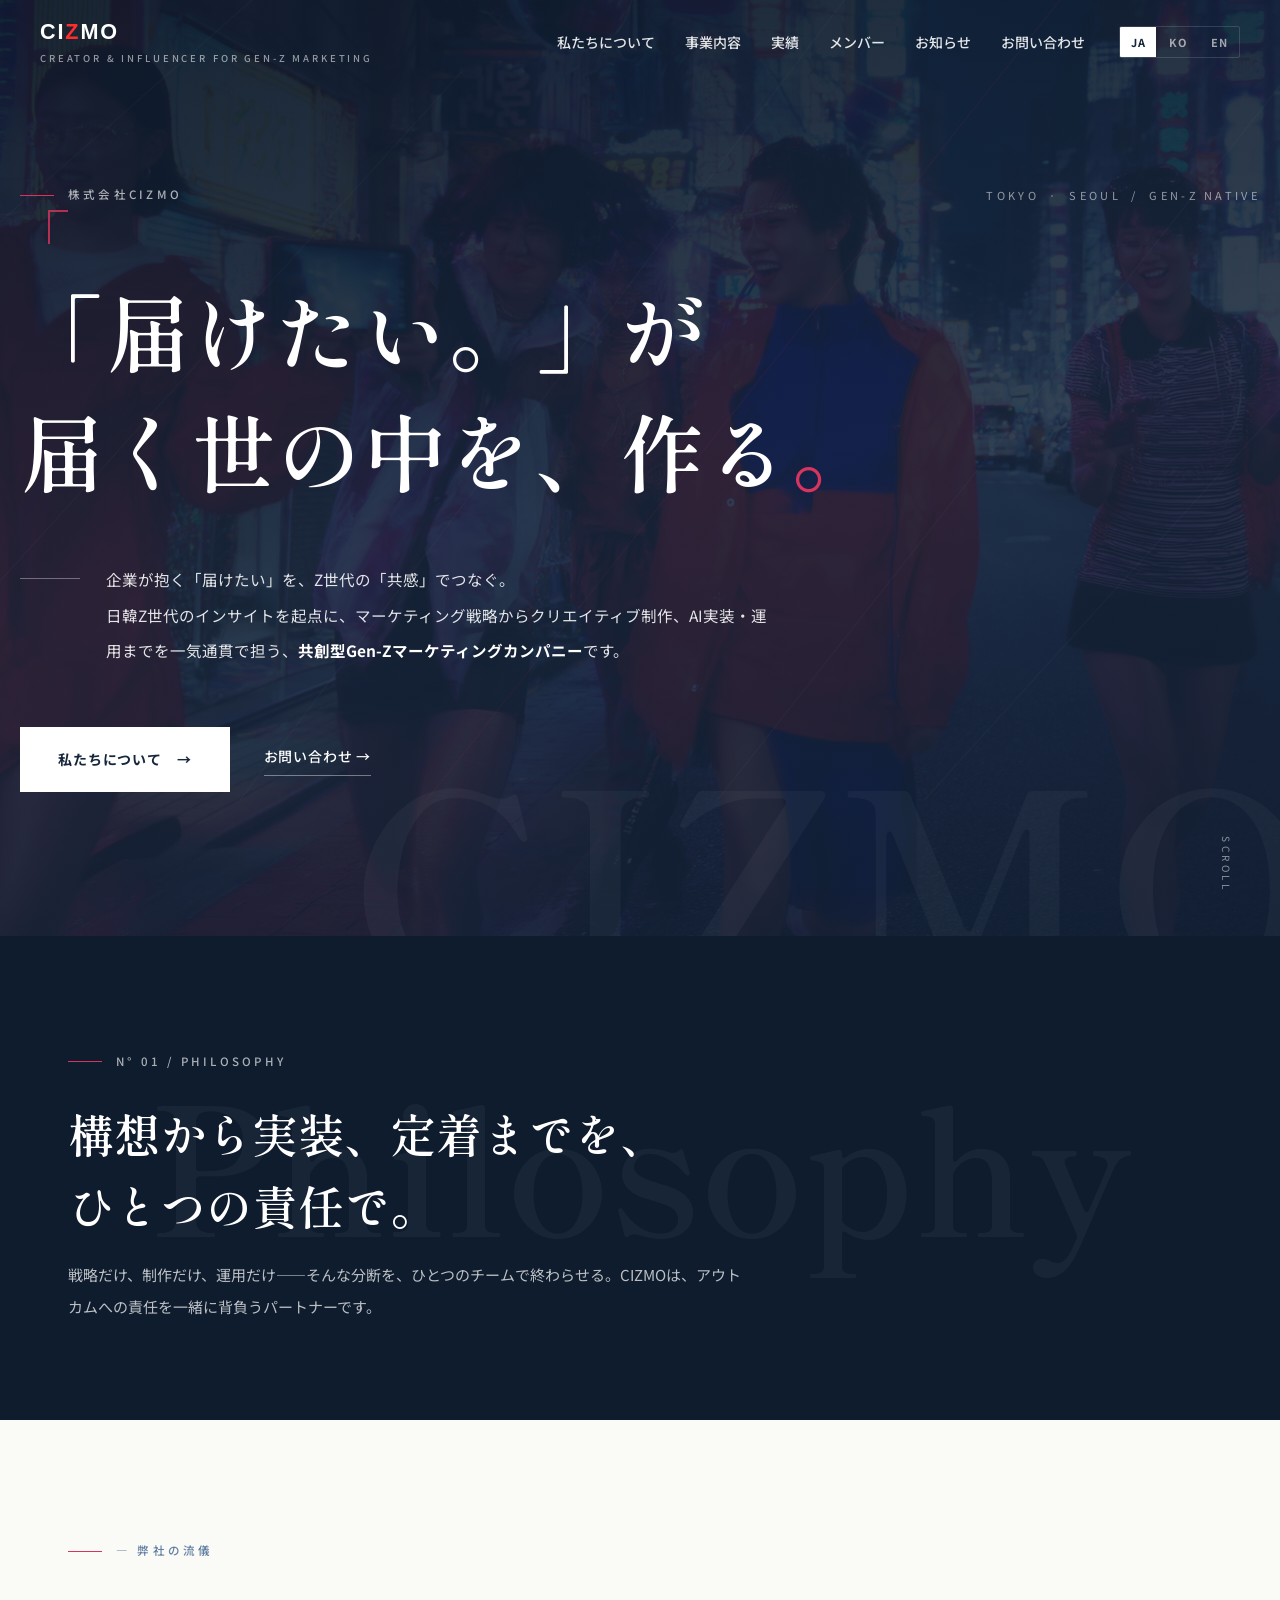
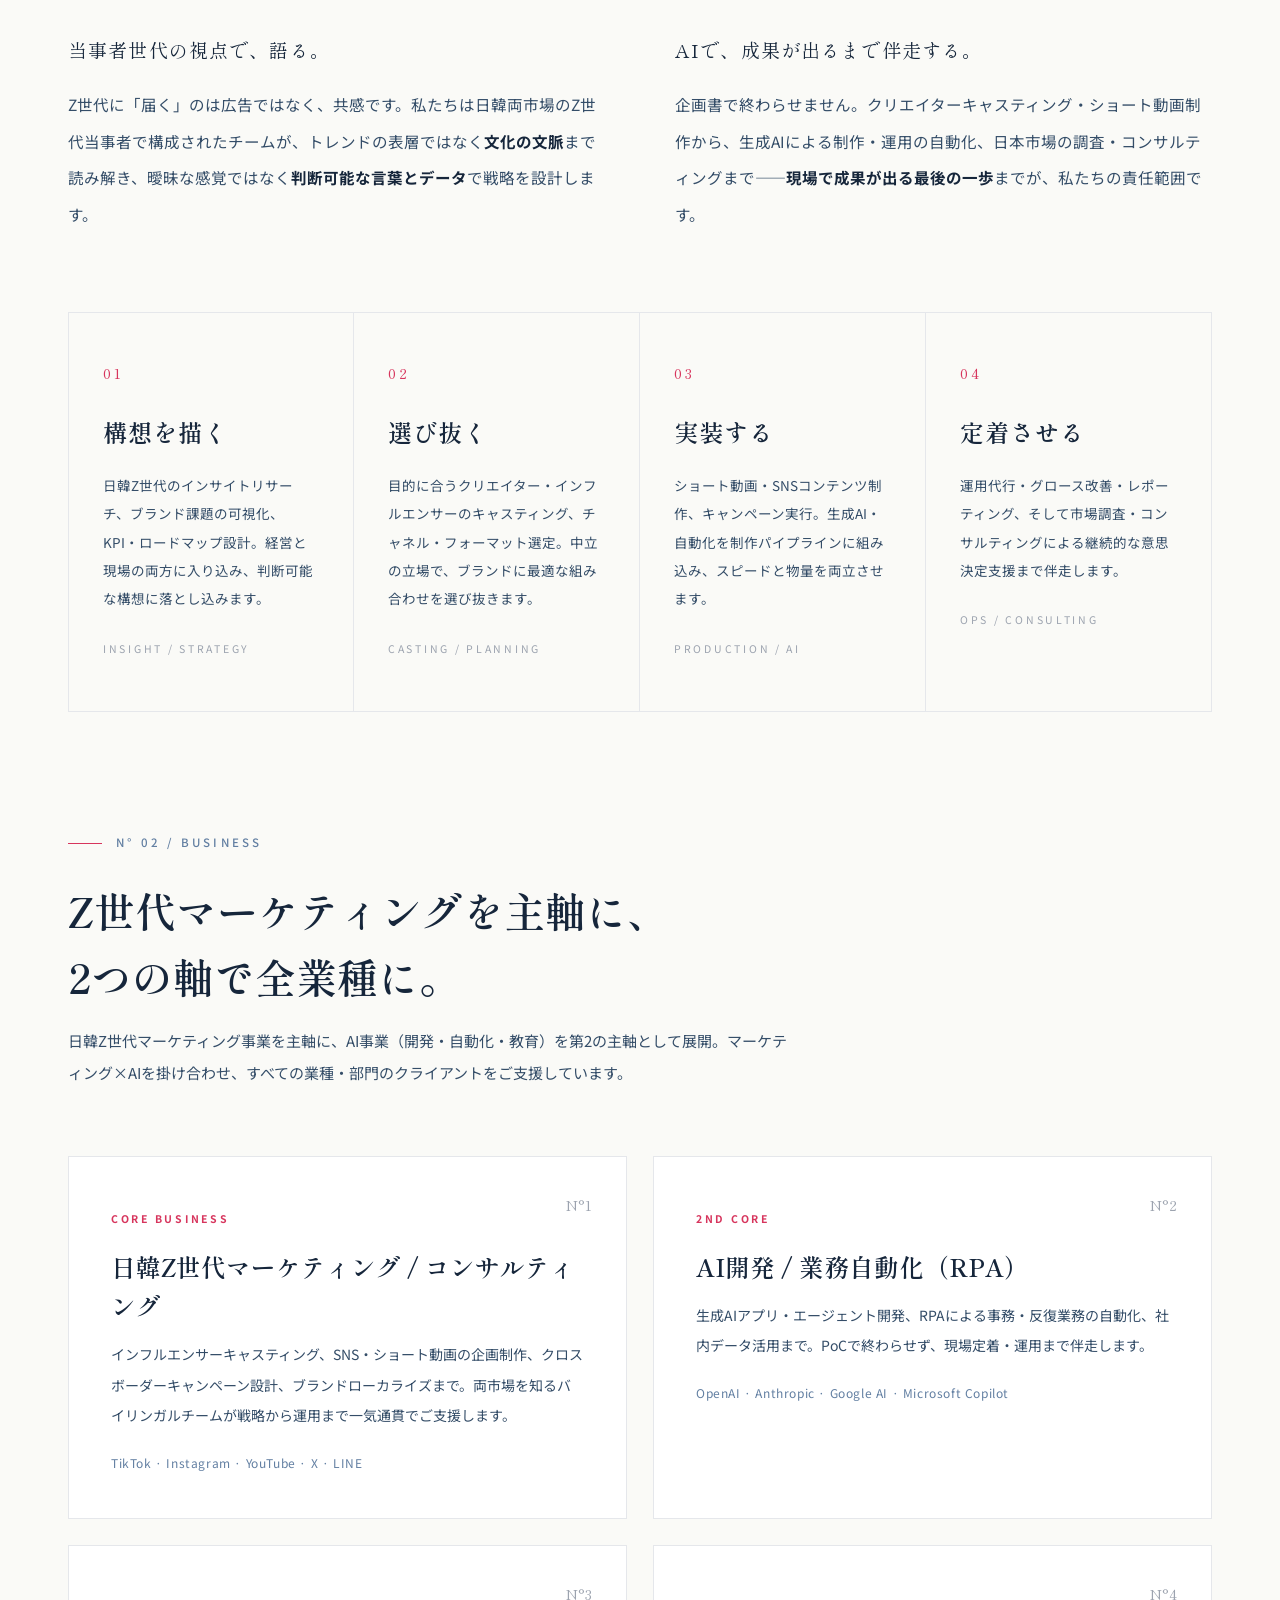
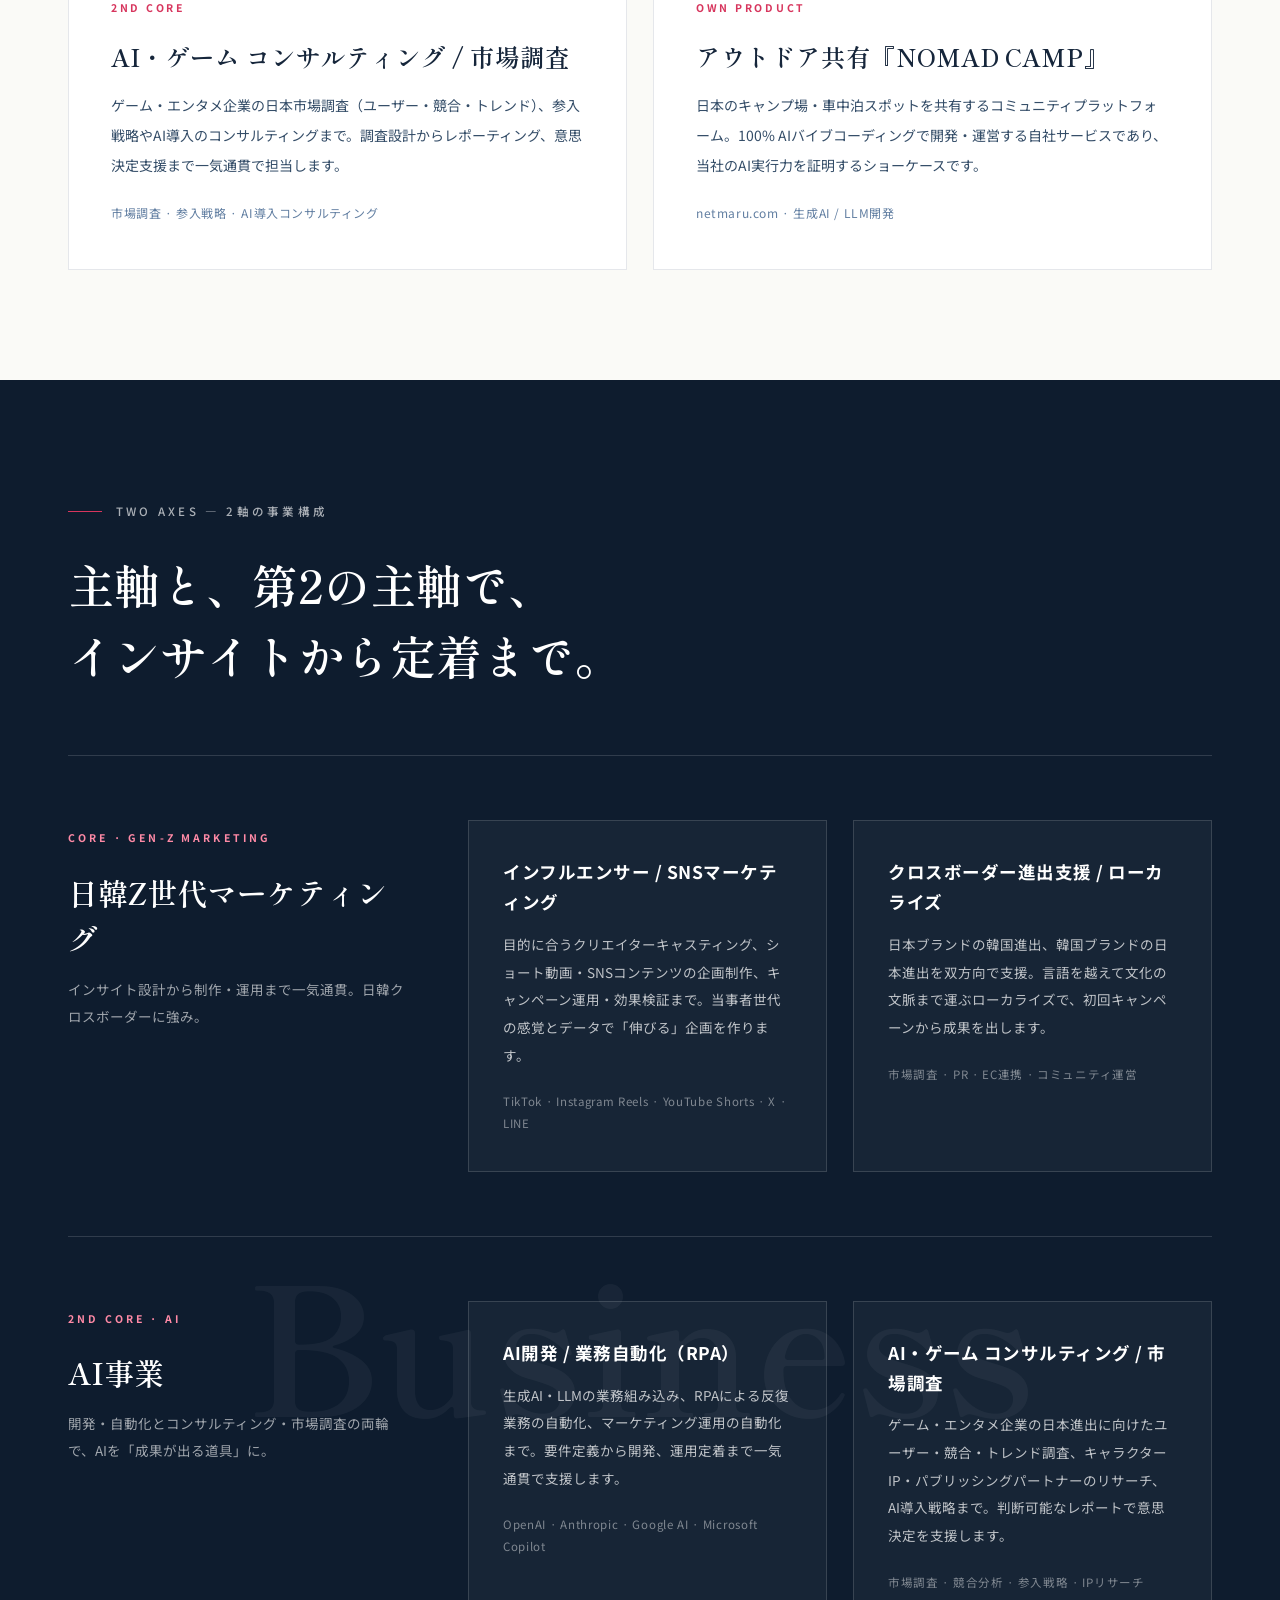
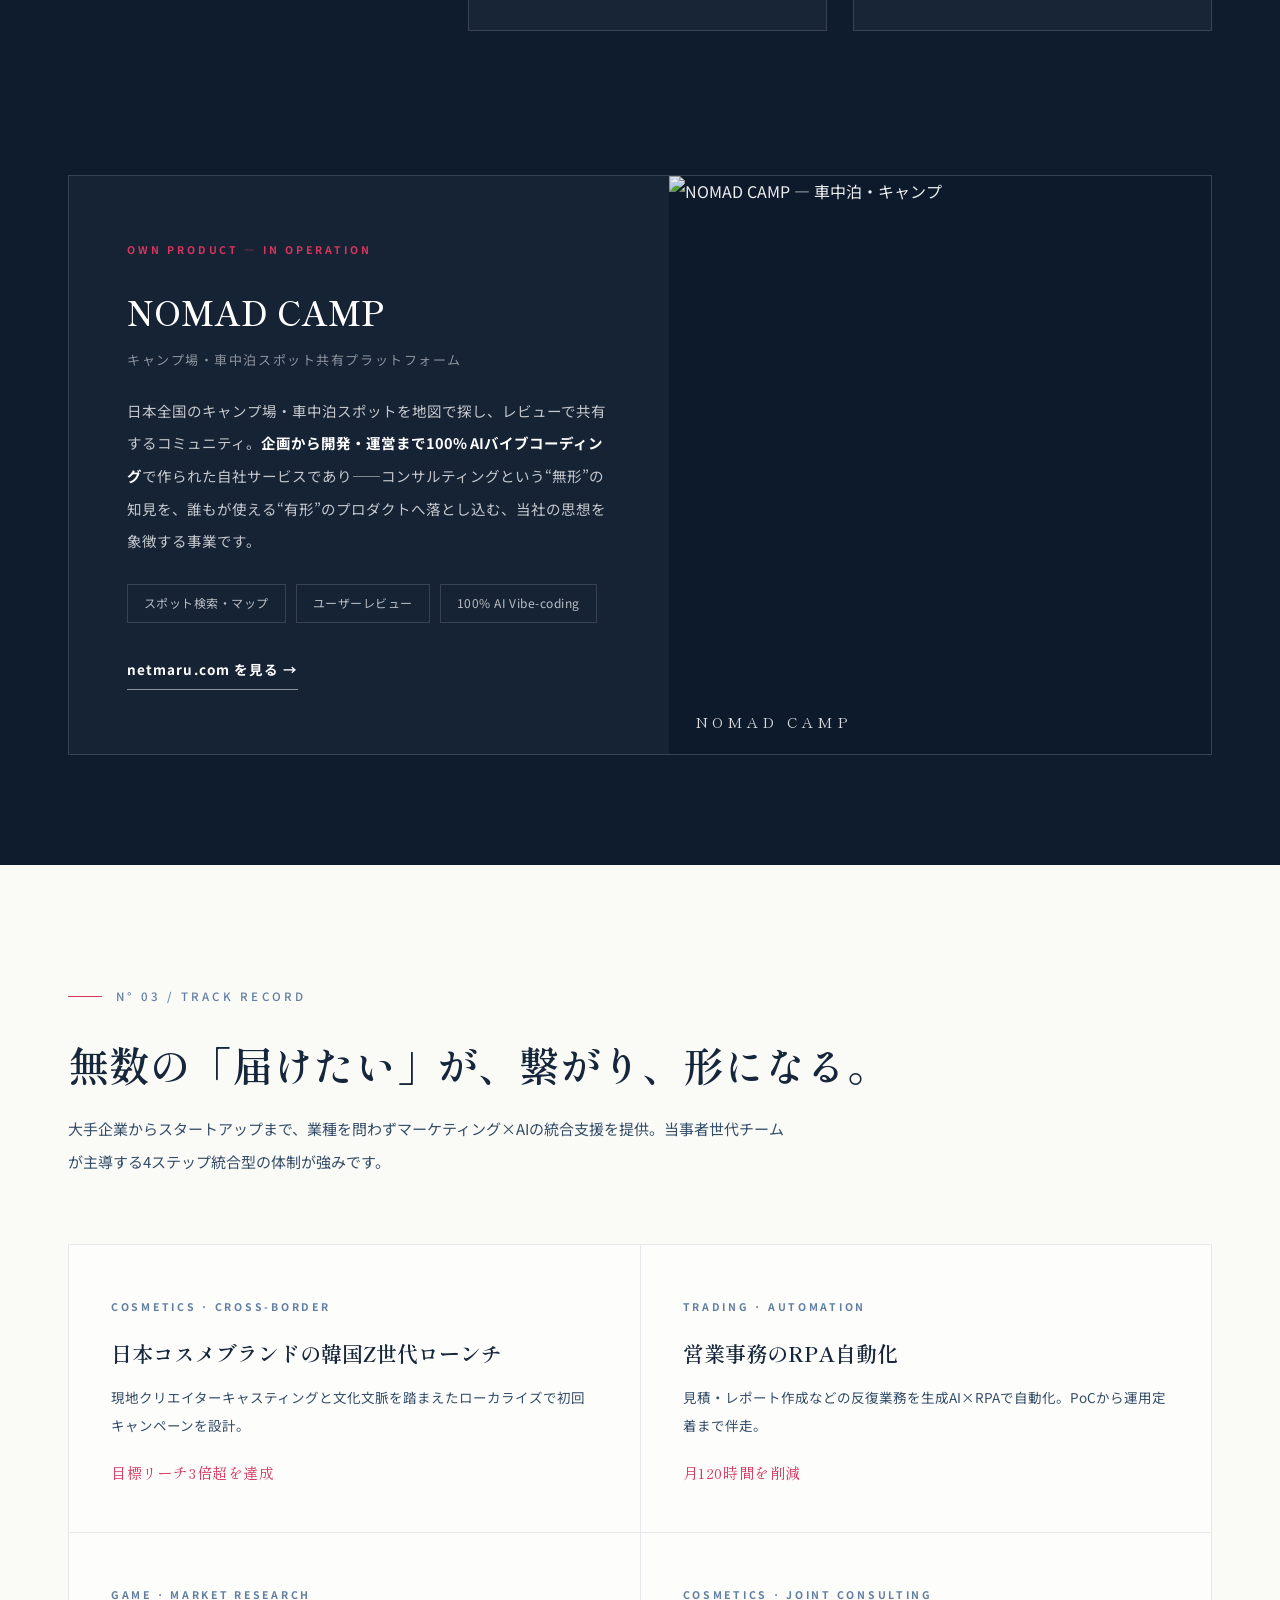
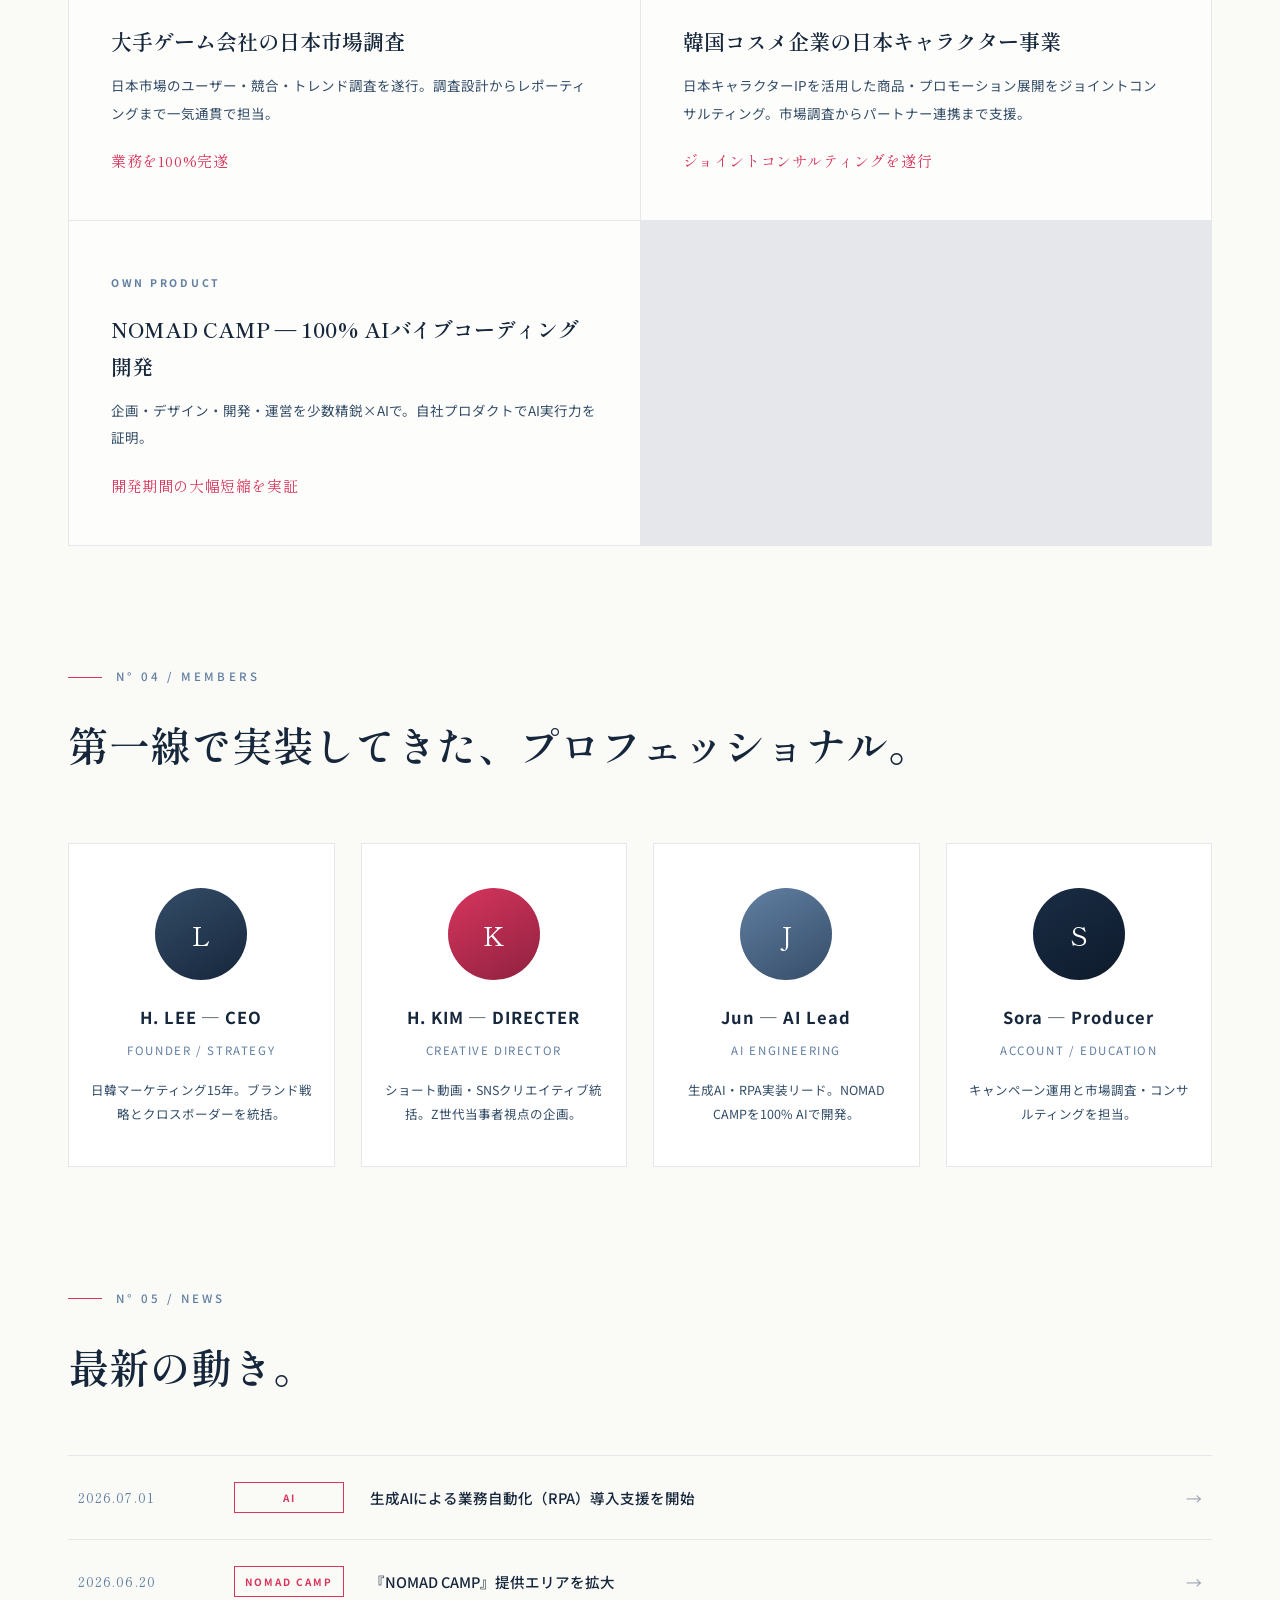
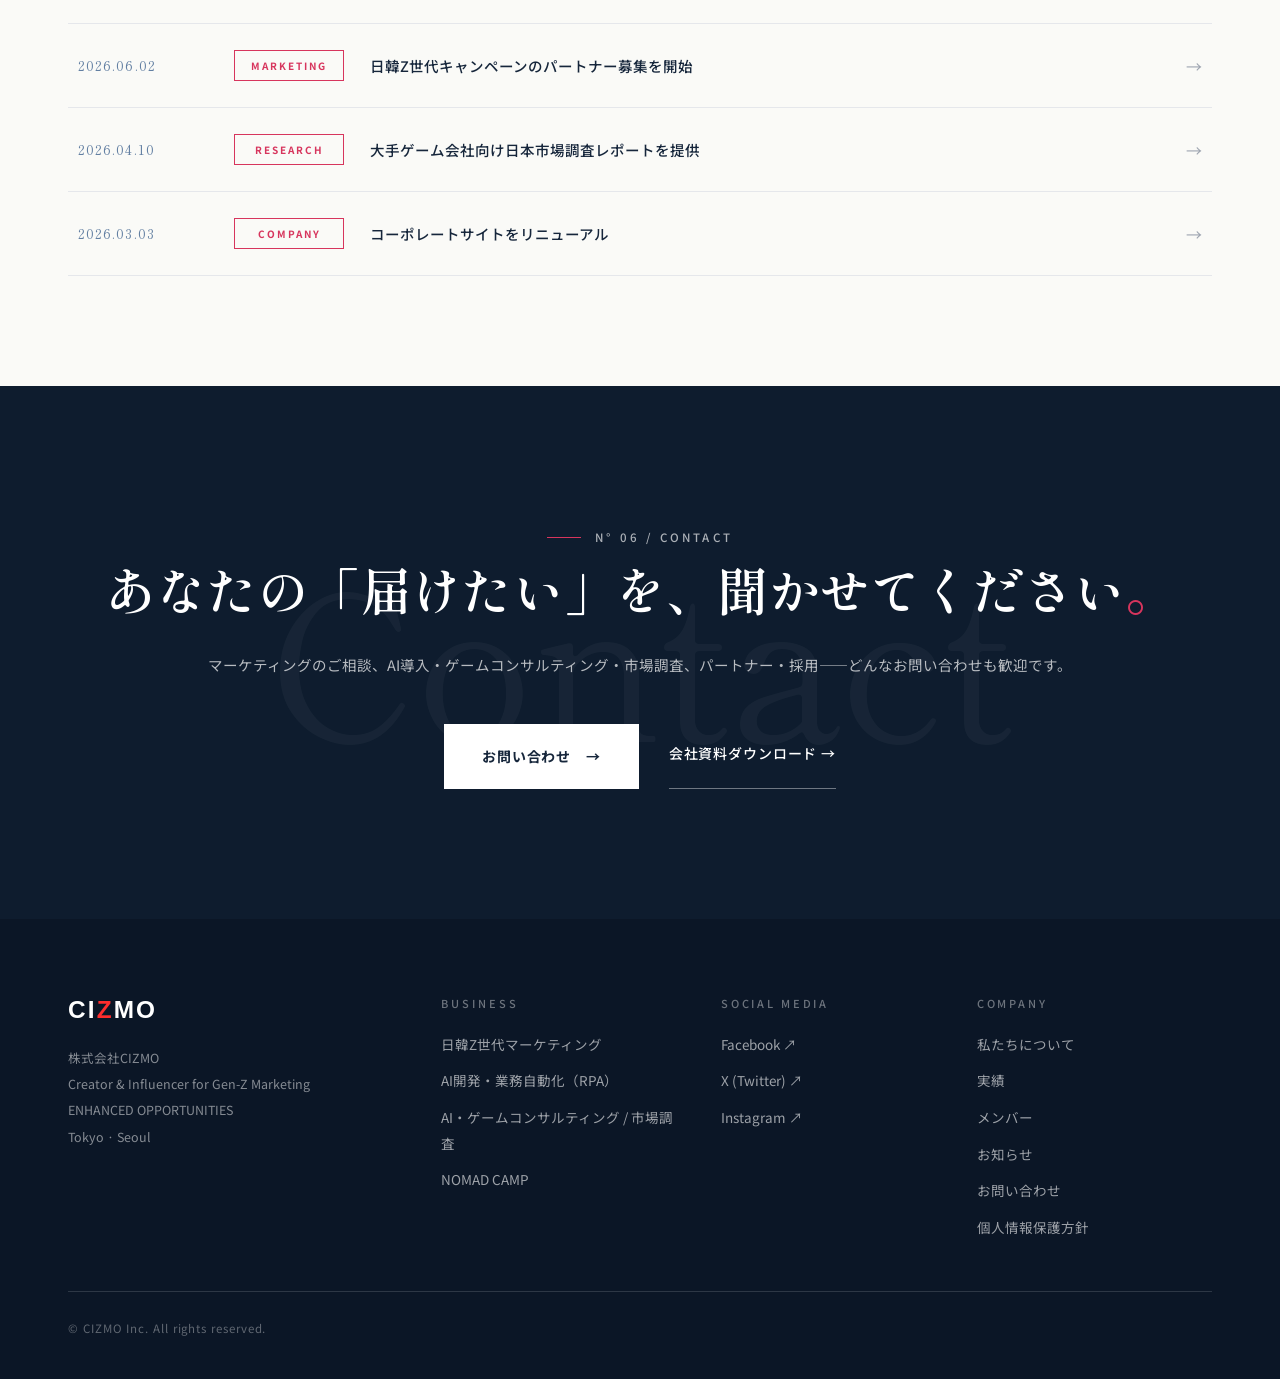
==== index.html @ cf45af61 "feat: GEO/SEO hardening + footer social links GEO/SEO (audit findings → fixes): - robots.txt: allow " ====
<!doctype html>
<html lang="ja">
<head>
<meta charset="utf-8">
<meta name="viewport" content="width=device-width, initial-scale=1">
<meta name="description" content="株式会社CIZMO｜Creator & Influencer for Gen-Z Marketing ENHANCED OPPORTUNITIES。日韓Z世代マーケティングを主軸に、AI開発・業務自動化、AI・ゲームコンサルティング／市場調査、自社プロダクト『NOMAD CAMP』を展開する共創型マーケティングカンパニー。">
<title>株式会社CIZMO｜日韓Z世代マーケティング × AI・ゲーム市場調査</title>
<link rel="canonical" href="https://cizmo-renewal.vercel.app/">
<link rel="icon" type="image/svg+xml" href="/favicon.svg">
<meta name="theme-color" content="#16263b">
<!-- OGP -->
<meta property="og:type" content="website">
<meta property="og:site_name" content="株式会社CIZMO">
<meta property="og:title" content="株式会社CIZMO｜日韓Z世代マーケティング × AI・ゲーム市場調査">
<meta property="og:description" content="企業が抱く「届けたい」を、Z世代の「共感」でつなぐ。日韓Z世代マーケティングを主軸に、AI開発・業務自動化（RPA）、AI・ゲームコンサルティング／市場調査、自社プロダクト『NOMAD CAMP』を展開。">
<meta property="og:url" content="https://cizmo-renewal.vercel.app/">
<meta property="og:image" content="https://cizmo-renewal.vercel.app/assets/hero-poster.jpg">
<meta property="og:image:width" content="1920">
<meta property="og:image:height" content="1080">
<meta property="og:locale" content="ja_JP">
<meta property="og:locale:alternate" content="ko_KR">
<meta property="og:locale:alternate" content="en_US">
<!-- Twitter -->
<meta name="twitter:card" content="summary_large_image">
<meta name="twitter:site" content="@cizmode">
<meta name="twitter:title" content="株式会社CIZMO｜日韓Z世代マーケティング × AI・ゲーム市場調査">
<meta name="twitter:description" content="企業が抱く「届けたい」を、Z世代の「共感」でつなぐ。共創型Gen-Zマーケティングカンパニー。">
<meta name="twitter:image" content="https://cizmo-renewal.vercel.app/assets/hero-poster.jpg">
<link rel="preconnect" href="https://fonts.googleapis.com">
<link rel="preconnect" href="https://fonts.gstatic.com" crossorigin>
<link href="https://fonts.googleapis.com/css2?family=Shippori+Mincho+B1:wght@400;500;600;700;800&family=Noto+Sans+JP:wght@300;400;500;700&display=swap" rel="stylesheet">
<script src="https://cdn.jsdelivr.net/npm/@supabase/supabase-js@2/dist/umd/supabase.js" defer></script>
<script src="assets/supabase-config.js"></script>
<script type="application/ld+json">
{
  "@context": "https://schema.org",
  "@graph": [
    {
      "@type": "Organization",
      "@id": "https://cizmo-renewal.vercel.app/#org",
      "name": "株式会社CIZMO",
      "alternateName": ["CIZMO Inc.", "CIZMO"],
      "url": "https://cizmo-renewal.vercel.app/",
      "logo": "https://cizmo-renewal.vercel.app/assets/logo-cizmo.svg",
      "image": "https://cizmo-renewal.vercel.app/assets/hero-poster.jpg",
      "description": "日韓Z世代マーケティングを主軸に、AI開発・業務自動化（RPA）、AI・ゲームコンサルティング／市場調査、自社アウトドアプラットフォーム『NOMAD CAMP』を展開する共創型Gen-Zマーケティングカンパニー。",
      "slogan": "Creator & Influencer for Gen-Z Marketing — Enhanced Opportunities",
      "location": [
        {"@type": "Place", "address": {"@type": "PostalAddress", "addressLocality": "Tokyo", "addressCountry": "JP"}},
        {"@type": "Place", "address": {"@type": "PostalAddress", "addressLocality": "Seoul", "addressCountry": "KR"}}
      ],
      "sameAs": [
        "https://www.facebook.com/cizmostudio",
        "https://x.com/cizmode",
        "https://www.instagram.com/cizmolab/",
        "https://netmaru.com"
      ],
      "contactPoint": {"@type": "ContactPoint", "contactType": "customer support", "url": "https://forms.gle/6hkpkuZccVbr6vST6", "availableLanguage": ["ja", "ko", "en"]},
      "knowsAbout": ["Gen-Z marketing", "influencer marketing", "Japan-Korea cross-border marketing", "generative AI development", "RPA automation", "game market research"]
    },
    {
      "@type": "WebSite",
      "@id": "https://cizmo-renewal.vercel.app/#website",
      "url": "https://cizmo-renewal.vercel.app/",
      "name": "株式会社CIZMO",
      "publisher": {"@id": "https://cizmo-renewal.vercel.app/#org"},
      "inLanguage": ["ja", "ko", "en"]
    }
  ]
}
</script>
<style>
:root{
  --ink:#16263b;        /* deep navy */
  --ink-2:#344d68;      /* mid navy */
  --ink-soft:#627fa2;   /* blue gray */
  --accent:#d7355d;     /* pointed red */
  --paper:#fafaf7;      /* off white */
  --paper-2:#fdfdfb;
  --line:#e5e7eb;
  --line-dark:rgba(255,255,255,.14);
  --muted:#9ca3af;
  --dark:#0e1c2e;       /* hero navy */
  --serif:"Shippori Mincho B1","Hiragino Mincho ProN","Yu Mincho",serif;
  --sans:"Noto Sans JP","Hiragino Kaku Gothic ProN","Yu Gothic Medium",Meiryo,sans-serif;
  --max:1240px;
}
*{box-sizing:border-box;margin:0;padding:0}
html{scroll-behavior:smooth}
body{font-family:var(--sans);color:var(--ink);background:var(--paper);line-height:1.9;-webkit-font-smoothing:antialiased;font-weight:400}
img{display:block;max-width:100%}
a{color:inherit;text-decoration:none}
.wrap{max-width:var(--max);margin:0 auto;padding:0 48px}
.serif{font-family:var(--serif)}

/* ---------- small labels ---------- */
.lbl{display:inline-flex;align-items:center;gap:14px;font-size:11.5px;letter-spacing:.28em;font-weight:500;color:var(--ink-soft);text-transform:uppercase}
.lbl::before{content:"";width:34px;height:1px;background:var(--accent)}
.lbl.onDark{color:rgba(255,255,255,.65)}
.num-lbl{font-size:11px;letter-spacing:.3em;color:var(--muted);font-weight:500}

/* ---------- header ---------- */
header{position:fixed;top:0;left:0;right:0;z-index:60;transition:background .35s ease, box-shadow .35s ease}
header .in{max-width:1360px;margin:0 auto;padding:0 40px;height:84px;display:flex;align-items:center;gap:34px}
.brand{font-family:var(--sans);font-weight:700;font-size:22px;letter-spacing:.02em;color:#fff}
.brand small{display:block;font-size:9.5px;letter-spacing:.3em;color:rgba(255,255,255,.55);font-weight:500;margin-top:2px}
.brand .dot{color:var(--accent)}
nav.gnav{margin-left:auto;display:flex;gap:30px;font-size:14px;font-weight:500;color:rgba(255,255,255,.88)}
nav.gnav a{position:relative;padding:6px 0}
nav.gnav a::after{content:"";position:absolute;left:0;bottom:0;width:0;height:1px;background:var(--accent);transition:width .3s}
nav.gnav a:hover::after{width:100%}
.lang{display:flex;gap:2px;border:1px solid var(--line-dark);border-radius:2px;overflow:hidden}
.lang button{border:0;background:transparent;color:rgba(255,255,255,.6);font-size:11px;font-weight:700;letter-spacing:.08em;padding:7px 11px;cursor:pointer;font-family:var(--sans)}
.lang button.on{background:#fff;color:var(--ink)}
header.solid{background:rgba(14,28,46,.92);backdrop-filter:blur(10px);box-shadow:0 1px 0 var(--line-dark)}
@media(max-width:900px){nav.gnav{display:none}}

/* ---------- hero ---------- */
.hero{position:relative;min-height:104vh;background:linear-gradient(168deg,#0d1a2b 0%,#16263b 55%,#1a2d45 100%);color:#fff;overflow:hidden;display:flex;align-items:center}
.hero video.bgv{position:absolute;inset:0;width:100%;height:100%;object-fit:cover;opacity:.42;filter:saturate(.85) brightness(.9)}
.hero .veil{position:absolute;inset:0;background:linear-gradient(168deg,rgba(13,26,43,.88) 0%,rgba(22,38,59,.66) 52%,rgba(16,30,50,.86) 100%)}
.hero::before{content:"";position:absolute;inset:0;background:
  radial-gradient(1100px 500px at 85% 10%, rgba(98,127,162,.14), transparent 60%),
  radial-gradient(900px 600px at 10% 90%, rgba(215,53,93,.07), transparent 55%)}
.hero .lines{position:absolute;inset:0;opacity:.5;pointer-events:none}
.hero .watermark{position:absolute;right:-40px;bottom:-70px;font-family:var(--serif);font-weight:600;font-size:clamp(140px,21vw,320px);color:rgba(255,255,255,.035);letter-spacing:.01em;line-height:1;user-select:none;pointer-events:none}
.hero .in{position:relative;z-index:2;width:100%;padding:150px 0 110px}
.hero .meta{display:flex;justify-content:space-between;align-items:center;margin-bottom:64px;flex-wrap:wrap;gap:14px}
.hero .meta .right{font-size:11px;letter-spacing:.3em;color:rgba(255,255,255,.55)}
.hero .cross{position:absolute;left:48px;top:210px;width:34px;height:34px;opacity:.8}
.hero .cross::before,.hero .cross::after{content:"";position:absolute;background:var(--accent)}
.hero .cross::before{left:0;top:0;width:1.5px;height:100%}
.hero .cross::after{left:0;top:0;width:60%;height:1.5px}
.hero h1{font-family:var(--serif);font-weight:600;font-size:clamp(44px,6.6vw,104px);line-height:1.42;letter-spacing:.02em}
.hero h1 .maru{color:var(--accent)}
.hero .lead{margin-top:52px;display:grid;grid-template-columns:60px 1fr;gap:26px;max-width:760px}
.hero .lead::before{content:"";height:1px;background:rgba(255,255,255,.35);margin-top:16px}
.hero .lead p{font-size:15.5px;line-height:2.3;color:rgba(255,255,255,.88)}
.hero .lead b{font-weight:700;color:#fff}
.hero .acts{margin-top:58px;display:flex;gap:34px;align-items:center;flex-wrap:wrap}
.btn-box{background:#fff;color:var(--ink);font-weight:700;font-size:14px;padding:19px 38px;display:inline-flex;align-items:center;gap:14px;letter-spacing:.06em;transition:.3s}
.btn-box:hover{background:var(--accent);color:#fff}
.btn-txt{color:#fff;font-weight:500;font-size:14px;letter-spacing:.06em;display:inline-flex;align-items:center;gap:10px;border-bottom:1px solid rgba(255,255,255,.4);padding-bottom:6px;transition:.3s}
.btn-txt:hover{border-color:var(--accent);color:#ffd3de}
.hero .scroll{position:absolute;right:44px;bottom:44px;writing-mode:vertical-rl;font-size:10px;letter-spacing:.35em;color:rgba(255,255,255,.5)}

/* ---------- section scaffolding ---------- */
.band{position:relative;background:var(--dark);color:#fff;overflow:hidden;padding:104px 0 96px}
.band .watermark{position:absolute;left:50%;top:46%;transform:translate(-50%,-50%);font-family:var(--serif);font-weight:600;font-size:clamp(90px,14vw,220px);color:rgba(255,255,255,.045);white-space:nowrap;pointer-events:none}
.band .in{position:relative;z-index:2}
.band h2{font-family:var(--serif);font-weight:600;font-size:clamp(30px,3.6vw,52px);line-height:1.55;margin-top:26px}
.band .bsub{margin-top:18px;color:rgba(255,255,255,.72);font-size:15px;max-width:680px;line-height:2.15}
section.paper{padding:110px 0}
.sec-head h2{font-family:var(--serif);font-weight:600;font-size:clamp(28px,3.2vw,46px);line-height:1.6;margin-top:24px;color:var(--ink)}
.sec-head .ssub{margin-top:16px;color:var(--ink-2);font-size:15px;max-width:720px;line-height:2.15}

/* ---------- philosophy ---------- */
.phi-grid{display:grid;grid-template-columns:1fr 1fr;gap:70px;margin-top:70px}
.phi-grid p{font-size:15.5px;line-height:2.35;color:var(--ink-2)}
.phi-grid p b{color:var(--ink);font-weight:700}
.phi-note{font-family:var(--serif);color:var(--ink);font-size:19px;letter-spacing:.06em;margin-bottom:18px;display:block}

/* ---------- 4 step process ---------- */
.steps{display:grid;grid-template-columns:repeat(4,1fr);gap:0;margin-top:80px;border-top:1px solid var(--line);border-bottom:1px solid var(--line)}
.step{padding:46px 34px 52px;border-right:1px solid var(--line);position:relative;transition:background .3s}
.step:first-child{border-left:1px solid var(--line)}
.step:hover{background:#fff}
.step .no{font-family:var(--serif);font-size:15px;color:var(--accent);letter-spacing:.2em}
.step h3{font-family:var(--serif);font-weight:600;font-size:24px;margin:22px 0 16px;letter-spacing:.04em}
.step p{font-size:13.5px;line-height:2.1;color:var(--ink-2)}
.step .en{margin-top:26px;font-size:10.5px;letter-spacing:.26em;color:var(--muted);text-transform:uppercase}

/* ---------- business overview cards ---------- */
.biz-grid{display:grid;grid-template-columns:repeat(2,1fr);gap:26px;margin-top:66px}
.biz-card{background:#fff;border:1px solid var(--line);padding:44px 42px;position:relative;transition:.3s}
.biz-card:hover{box-shadow:0 18px 50px rgba(22,38,59,.09);transform:translateY(-3px)}
.biz-card .tag{font-size:10.5px;letter-spacing:.26em;color:var(--accent);font-weight:700;text-transform:uppercase}
.biz-card h3{font-family:var(--serif);font-weight:600;font-size:24.5px;margin:16px 0 14px;line-height:1.6}
.biz-card p{font-size:14px;line-height:2.15;color:var(--ink-2)}
.biz-card .tools{margin-top:22px;font-size:12px;color:var(--ink-soft);letter-spacing:.05em}
.biz-card .idx{position:absolute;right:34px;top:34px;font-family:var(--serif);font-size:15px;color:var(--muted)}

/* ---------- two axes detail (dark) ---------- */
.axes .axis{border-top:1px solid var(--line-dark);padding:64px 0}
.axes .axis:last-child{border-bottom:1px solid var(--line-dark)}
.axis-grid{display:grid;grid-template-columns:340px 1fr;gap:60px}
.axis-grid .head .k{font-size:10.5px;letter-spacing:.3em;color:#ff8aa6;font-weight:700;text-transform:uppercase}
.axis-grid .head h3{font-family:var(--serif);font-weight:600;font-size:30px;margin-top:18px;line-height:1.55}
.axis-grid .head p{margin-top:14px;font-size:13.5px;color:rgba(255,255,255,.6);line-height:2.05}
.sub-items{display:grid;grid-template-columns:1fr 1fr;gap:26px}
.sub{background:rgba(255,255,255,.04);border:1px solid var(--line-dark);padding:36px 34px;transition:.3s}
.sub:hover{background:rgba(255,255,255,.07)}
.sub h4{font-weight:700;font-size:17.5px;letter-spacing:.03em;line-height:1.7}
.sub p{margin-top:14px;font-size:13.5px;color:rgba(255,255,255,.72);line-height:2.05}
.sub .tools{margin-top:22px;font-size:11.5px;color:rgba(255,255,255,.45);letter-spacing:.06em}
@media(max-width:1023px){.axis-grid{grid-template-columns:1fr}.sub-items{grid-template-columns:1fr}}

/* ---------- NOMAD CAMP product feature ---------- */
.product{display:grid;grid-template-columns:1.05fr .95fr;gap:0;margin-top:80px;background:#fff;border:1px solid var(--line)}
.product .txt{padding:64px 58px;display:flex;flex-direction:column;justify-content:center}
.product .txt .k{font-size:10.5px;letter-spacing:.28em;color:var(--accent);font-weight:700;text-transform:uppercase}
.product h3{font-family:var(--serif);font-weight:600;font-size:34px;margin:20px 0 4px}
.product .sub-t{font-size:13px;color:var(--ink-soft);letter-spacing:.12em;margin-bottom:22px}
.product p{font-size:14.5px;line-height:2.25;color:var(--ink-2)}
.product p b{color:var(--ink)}
.product .meta{margin-top:26px;display:flex;flex-wrap:wrap;gap:10px}
.product .meta span{font-size:12px;border:1px solid var(--line);padding:7px 16px;color:var(--ink-2);letter-spacing:.04em}
.product .btn-line{margin-top:34px;display:inline-flex;align-items:center;gap:12px;font-weight:700;font-size:13.5px;letter-spacing:.08em;color:var(--ink);border-bottom:1px solid var(--ink);padding-bottom:7px;align-self:flex-start;transition:.3s}
.product .btn-line:hover{color:var(--accent);border-color:var(--accent)}
.product .vis{position:relative;min-height:460px;background:#0d1a2b}
.product .vis img{position:absolute;inset:0;width:100%;height:100%;object-fit:cover;opacity:.92}
.product .vis::after{content:"NOMAD CAMP";position:absolute;left:26px;bottom:18px;font-family:var(--serif);font-size:15px;letter-spacing:.28em;color:rgba(255,255,255,.85)}

/* ---------- track record ---------- */
.works{display:grid;grid-template-columns:repeat(2,1fr);gap:1px;background:var(--line);border:1px solid var(--line);margin-top:66px}
.work{background:var(--paper-2);padding:44px 42px;transition:.3s}
.work:hover{background:#fff}
.work .cat{font-size:10.5px;letter-spacing:.26em;color:var(--ink-soft);text-transform:uppercase;font-weight:700}
.work h3{font-family:var(--serif);font-weight:600;font-size:21px;line-height:1.75;margin:16px 0 12px}
.work p{font-size:13.5px;color:var(--ink-2);line-height:2.05}
.work .res{margin-top:20px;font-family:var(--serif);color:var(--accent);font-size:15px;letter-spacing:.04em}

/* ---------- members ---------- */
.members{display:grid;grid-template-columns:repeat(4,1fr);gap:26px;margin-top:66px}
.member{text-align:center;padding:44px 20px 40px;background:#fff;border:1px solid var(--line)}
.member .avatar{width:92px;height:92px;border-radius:50%;margin:0 auto 22px;display:grid;place-items:center;font-family:var(--serif);font-size:26px;color:#fff;background:linear-gradient(150deg,var(--ink-2),var(--ink))}
.member:nth-child(2) .avatar{background:linear-gradient(150deg,var(--accent),#8f2140)}
.member:nth-child(3) .avatar{background:linear-gradient(150deg,#627fa2,#344d68)}
.member:nth-child(4) .avatar{background:linear-gradient(150deg,#1a2d45,#0d1a2b)}
.member h3{font-weight:700;font-size:16.5px;letter-spacing:.06em}
.member .role{margin-top:6px;font-size:11.5px;letter-spacing:.14em;color:var(--ink-soft);text-transform:uppercase}
.member p{margin-top:16px;font-size:12.5px;color:var(--ink-2);line-height:1.95}

/* ---------- news ---------- */
.news-list{margin-top:56px;border-top:1px solid var(--line)}
.news-item{display:grid;grid-template-columns:130px 110px 1fr auto;gap:26px;align-items:center;padding:26px 10px;border-bottom:1px solid var(--line);transition:.25s}
.news-item:hover{background:#fff;padding-left:22px}
.news-item .dt{font-family:var(--serif);font-size:13.5px;color:var(--ink-soft);letter-spacing:.08em}
.news-item .cat{font-size:10px;letter-spacing:.2em;font-weight:700;color:var(--accent);border:1px solid currentColor;padding:5px 0;text-align:center;text-transform:uppercase}
.news-item strong{font-weight:500;font-size:14.5px;color:var(--ink)}
.news-item .arr{color:var(--muted)}
@media(max-width:860px){.news-item{grid-template-columns:100px 1fr;grid-template-areas:"dt cat" "tx tx"}.news-item .dt{grid-area:dt}.news-item .cat{grid-area:cat;justify-self:start;padding:5px 14px}.news-item strong{grid-area:tx}.news-item .arr{display:none}}

/* ---------- contact ---------- */
.contact{position:relative;background:var(--dark);color:#fff;padding:130px 0;overflow:hidden;text-align:center}
.contact .watermark{position:absolute;left:50%;top:50%;transform:translate(-50%,-50%);font-family:var(--serif);font-size:clamp(100px,16vw,240px);color:rgba(255,255,255,.04);white-space:nowrap;pointer-events:none}
.contact h2{font-family:var(--serif);font-weight:600;font-size:clamp(30px,4vw,54px);line-height:1.6;position:relative;z-index:2}
.contact h2 .maru{color:var(--accent)}
.contact p{position:relative;z-index:2;margin-top:20px;color:rgba(255,255,255,.7);font-size:14.5px}
.contact .acts{position:relative;z-index:2;margin-top:46px;display:flex;gap:30px;justify-content:center;flex-wrap:wrap}

/* ---------- footer ---------- */
footer{background:#0b1626;color:rgba(255,255,255,.6);padding:74px 0 40px;font-size:13.5px}
.ft-grid{display:grid;grid-template-columns:1.4fr 1fr .9fr 1fr;gap:44px;padding-bottom:50px;border-bottom:1px solid var(--line-dark)}
.ft-grid .brand2{font-weight:700;font-size:24px;color:#fff}
.ft-grid .brand2 .dot{color:var(--accent)}
.ft-grid .desc{margin-top:18px;font-size:12.5px;line-height:2.1;color:rgba(255,255,255,.5)}
.ft-grid h5{font-size:11px;letter-spacing:.26em;color:rgba(255,255,255,.4);margin-bottom:18px;text-transform:uppercase;font-weight:500}
.ft-grid ul{list-style:none;display:flex;flex-direction:column;gap:11px}
.ft-grid a:hover{color:#fff}
.copyright{padding-top:26px;display:flex;justify-content:space-between;gap:10px;flex-wrap:wrap;font-size:11.5px;color:rgba(255,255,255,.35);letter-spacing:.08em}

/* ---------- privacy modal ---------- */
.pmodal{position:fixed;inset:0;z-index:100;display:none}
.pmodal.open{display:block}
.pmodal .ov{position:absolute;inset:0;background:rgba(9,18,35,.72);backdrop-filter:blur(4px)}
.pmodal .box{position:absolute;left:50%;top:50%;transform:translate(-50%,-50%);width:min(760px,92vw);max-height:84vh;overflow:auto;background:var(--paper);color:var(--ink);padding:56px 54px;border-top:3px solid var(--accent)}
.pmodal h2{font-family:var(--serif);font-weight:600;font-size:26px;margin-bottom:8px}
.pmodal .sub{font-size:12px;color:var(--ink-soft);letter-spacing:.1em;margin-bottom:26px}
.pmodal h3{font-size:15px;font-weight:700;margin:26px 0 8px}
.pmodal p,.pmodal li{font-size:13.5px;line-height:2.05;color:var(--ink-2)}
.pmodal ol{padding-left:22px}
.pmodal .x{position:sticky;top:0;float:right;margin:-30px -28px 0 0;border:0;background:var(--ink);color:#fff;width:38px;height:38px;font-size:16px;cursor:pointer}
@media(max-width:600px){.pmodal .box{padding:40px 24px}}

/* ---------- reveal ---------- */
.rv{opacity:0;transform:translateY(30px);transition:opacity .9s cubic-bezier(.22,1,.36,1),transform .9s cubic-bezier(.22,1,.36,1)}
.rv.in{opacity:1;transform:none}

@media(max-width:1023px){
  .wrap{padding:0 26px}
  .phi-grid{grid-template-columns:1fr;gap:34px}
  .steps{grid-template-columns:1fr 1fr}
  .step{border-left:1px solid var(--line);border-top:1px solid var(--line);margin-top:-1px}
  .biz-grid,.works{grid-template-columns:1fr}
  .product{grid-template-columns:1fr}
  .product .vis{min-height:320px}
  .members{grid-template-columns:1fr 1fr}
  .hero .cross{display:none}
}
@media(max-width:600px){
  .steps,.members{grid-template-columns:1fr}
  .hero .in{padding-top:130px}
  .ft-grid{grid-template-columns:1fr}
}
</style>
</head>
<body>
<header id="hd">
  <div class="in">
    <a class="brand" href="#top"><img src="assets/logo-cizmo.svg" alt="CIZMO" style="height:30px;width:auto;display:block"><small>CREATOR &amp; INFLUENCER FOR GEN-Z MARKETING</small></a>
    <nav class="gnav">
      <a href="#philosophy" data-ko="우리에 대해" data-en="About">私たちについて</a>
      <a href="#business" data-ko="사업내용" data-en="Business">事業内容</a>
      <a href="#works" data-ko="실적" data-en="Works">実績</a>
      <a href="#members" data-ko="멤버" data-en="Members">メンバー</a>
      <a href="#news" data-ko="뉴스" data-en="News">お知らせ</a>
      <a href="https://forms.gle/6hkpkuZccVbr6vST6" target="_blank" rel="noopener" data-ko="문의" data-en="Contact">お問い合わせ</a>
    </nav>
    <div class="lang"><button data-lang="ja" class="on">JA</button><button data-lang="ko">KO</button><button data-lang="en">EN</button></div>
  </div>
</header>

<!-- ============ HERO ============ -->
<section class="hero" id="top">
  <video class="bgv" autoplay muted loop playsinline preload="metadata" aria-hidden="true" poster="assets/hero-poster.jpg"><source src="assets/hero-video.mp4" type="video/mp4"></video>
  <div class="veil"></div>
  <svg class="lines" viewBox="0 0 1440 900" preserveAspectRatio="xMidYMid slice" xmlns="http://www.w3.org/2000/svg">
    <g stroke="rgba(255,255,255,.05)" stroke-width="1.4" fill="none">
      <path d="M-60 720 L520 80"/><path d="M240 940 L980 -40"/><path d="M760 960 L1500 20"/>
      <path d="M1040 900 L1620 260"/><path d="M-80 320 L420 -120"/>
    </g>
    <g stroke="rgba(215,53,93,.16)" stroke-width="1.2" fill="none"><path d="M480 900 L1240 -60"/></g>
  </svg>
  <div class="watermark">CIZMO</div>
  <div class="cross"></div>
  <div class="wrap in">
    <div class="meta">
      <span class="lbl onDark" data-ko="주식회사 CIZMO" data-en="CIZMO Inc.">株式会社CIZMO</span>
      <span class="right">TOKYO&nbsp;&nbsp;·&nbsp;&nbsp;SEOUL&nbsp;&nbsp;/&nbsp;&nbsp;GEN-Z&nbsp;NATIVE</span>
    </div>
    <h1 data-ko='"전해졌으면.."이<br>전해지는 세상을 만들어 갑니다<span class="maru">.</span>' data-en='Where every voice<br>reaches Gen-Z<span class="maru">.</span>'>「届けたい。」が<br>届く世の中を、作る<span class="maru">。</span></h1>
    <div class="lead">
      <p data-ko="기업이 품은 '전하고 싶다'를, Z세대의 '공감'으로 이어 갑니다.<br>Z세대 인사이트를 기점으로 마케팅 전략에서 크리에이티브 제작, AI 구현·운용까지 원스탑으로 담당하는 <b>올인원 Gen-Z 마케팅 컴퍼니</b>입니다." data-en="We connect a brand's 'message' with Gen-Z 'empathy'.<br>Starting from Korea–Japan Gen-Z insight, we handle strategy, creative production, and AI implementation end-to-end — an <b>integrated Gen-Z marketing company</b>.">企業が抱く「届けたい」を、Z世代の「共感」でつなぐ。<br>日韓Z世代のインサイトを起点に、マーケティング戦略からクリエイティブ制作、AI実装・運用までを一気通貫で担う、<b>共創型Gen-Zマーケティングカンパニー</b>です。</p>
    </div>
    <div class="acts">
      <a class="btn-box" href="#philosophy" data-ko="우리에 대해　→" data-en="About us　→">私たちについて　→</a>
      <a class="btn-txt" href="https://forms.gle/6hkpkuZccVbr6vST6" target="_blank" rel="noopener" data-ko="문의하기 →" data-en="Contact →">お問い合わせ →</a>
    </div>
  </div>
  <div class="scroll">SCROLL</div>
</section>

<!-- ============ PHILOSOPHY ============ -->
<div class="band"><div class="watermark">Philosophy</div><div class="wrap in">
  <span class="lbl onDark">N° 01 / Philosophy</span>
  <h2 data-ko="구상에서 실행, 정착까지를<br>하나의 책임으로." data-en="From concept to execution<br>and retention — one responsibility.">構想から実装、定着までを、<br>ひとつの責任で。</h2>
  <p class="bsub" data-ko="전략만, 제작만, 운용만 — 그런 분단을 하나의 팀으로 끝낸다. CIZMO는 성과에 대한 책임을 함께 짊어지는 파트너입니다." data-en="Strategy only, production only, ops only — we end that fragmentation with one team. CIZMO shares responsibility for outcomes.">戦略だけ、制作だけ、運用だけ——そんな分断を、ひとつのチームで終わらせる。CIZMOは、アウトカムへの責任を一緒に背負うパートナーです。</p>
</div></div>

<section class="paper" id="philosophy"><div class="wrap">
  <span class="lbl">— 弊社の流儀</span>
  <div class="phi-grid">
    <div class="rv">
      <span class="phi-note" data-ko="당사자 세대의 시선으로 말한다." data-en="Speak from within the generation.">当事者世代の視点で、語る。</span>
      <p data-ko="Z세대에게 '통하는' 것은 광고가 아니라 공감입니다. 당사는 한국과 일본, 두 시장의 Z세대 당사자로 구성된 팀이 트렌드의 겉면이 아닌 <b>문화의 맥락</b>까지 읽고, 애매한 감각이 아닌 <b>판단 가능한 언어와 데이터</b>로 전략을 설계합니다." data-en="What works with Gen-Z is empathy, not ads. Our bilingual Gen-Z team in Korea and Japan reads cultural context — not surface trends — and designs strategy in decision-ready language and data.">Z世代に「届く」のは広告ではなく、共感です。私たちは日韓両市場のZ世代当事者で構成されたチームが、トレンドの表層ではなく<b>文化の文脈</b>まで読み解き、曖昧な感覚ではなく<b>判断可能な言葉とデータ</b>で戦略を設計します。</p>
    </div>
    <div class="rv">
      <span class="phi-note" data-ko="AI로, 성과가 나올 때까지 동반한다." data-en="With AI, we run until results.">AIで、成果が出るまで伴走する。</span>
      <p data-ko="기획서로 끝내지 않습니다. 크리에이터 캐스팅·숏폼 제작에서 생성AI를 활용한 제작·운용 자동화, 일본 시장의 조사·컨설팅까지 — <b>현장에서 성과가 나오는 마지막 한 걸음</b>까지가 저희의 책임 범위입니다." data-en="We don't stop at the deck. From creator casting and short-form production to gen-AI automation, market research and consulting — the last mile where results happen is our responsibility.">企画書で終わらせません。クリエイターキャスティング・ショート動画制作から、生成AIによる制作・運用の自動化、日本市場の調査・コンサルティングまで——<b>現場で成果が出る最後の一歩</b>までが、私たちの責任範囲です。</p>
    </div>
  </div>

  <div class="steps">
    <article class="step rv"><div class="no">01</div><h3 data-ko="구상을 그린다" data-en="Envision">構想を描く</h3><p data-ko="한일 Z세대 인사이트 리서치, 브랜드 과제의 가시화, KPI·로드맵 설계. 경영과 현장 모두에 들어가 판단 가능한 구상으로 정리합니다." data-en="KR–JP Gen-Z insight research, brand-issue mapping, KPI/roadmap design — shaped into decision-ready plans.">日韓Z世代のインサイトリサーチ、ブランド課題の可視化、KPI・ロードマップ設計。経営と現場の両方に入り込み、判断可能な構想に落とし込みます。</p><div class="en">Insight / Strategy</div></article>
    <article class="step rv"><div class="no">02</div><h3 data-ko="선별한다" data-en="Curate">選び抜く</h3><p data-ko="목적에 맞는 크리에이터·인플루언서 캐스팅, 채널·포맷 선정. 중립적 입장에서 브랜드에 최적인 조합을 선별합니다." data-en="Creator/influencer casting and channel-format selection — the optimal mix, chosen neutrally for the brand.">目的に合うクリエイター・インフルエンサーのキャスティング、チャネル・フォーマット選定。中立の立場で、ブランドに最適な組み合わせを選び抜きます。</p><div class="en">Casting / Planning</div></article>
    <article class="step rv"><div class="no">03</div><h3 data-ko="구현한다" data-en="Implement">実装する</h3><p data-ko="숏폼·SNS 콘텐츠 제작, 캠페인 실행. 생성AI·자동화를 제작 파이프라인에 심어 속도와 물량을 양립시킵니다." data-en="Short-form and SNS production, campaign execution — with gen-AI built into the pipeline for speed and scale.">ショート動画・SNSコンテンツ制作、キャンペーン実行。生成AI・自動化を制作パイプラインに組み込み、スピードと物量を両立させます。</p><div class="en">Production / AI</div></article>
    <article class="step rv"><div class="no">04</div><h3 data-ko="정착시킨다" data-en="Retain">定着させる</h3><p data-ko="운용 대행·그로스 개선·리포팅, 그리고 시장조사·컨설팅에 의한 지속적인 의사결정 지원까지 동반합니다." data-en="Ops, growth iteration and reporting — plus ongoing market research and consulting for decision support.">運用代行・グロース改善・レポーティング、そして市場調査・コンサルティングによる継続的な意思決定支援まで伴走します。</p><div class="en">Ops / Consulting</div></article>
  </div>
</div></section>

<!-- ============ BUSINESS OVERVIEW ============ -->
<section class="paper" id="business" style="padding-top:0"><div class="wrap">
  <span class="lbl">N° 02 / Business</span>
  <div class="sec-head">
    <h2 data-ko="Z세대 마케팅을 주축으로,<br>2개의 축으로 전 업종에." data-en="Gen-Z marketing at the core,<br>two axes for every industry.">Z世代マーケティングを主軸に、<br>2つの軸で全業種に。</h2>
    <p class="ssub" data-ko="한일 Z세대 마케팅 사업을 주축으로, AI사업(개발·자동화·교육)을 제2의 주축으로 전개. 마케팅×AI를 조합해 모든 업종·부문의 클라이언트를 지원합니다." data-en="Korea–Japan Gen-Z marketing as our core, and AI (development, automation, education) as the second axis — combined to support clients across all industries.">日韓Z世代マーケティング事業を主軸に、AI事業（開発・自動化・教育）を第2の主軸として展開。マーケティング×AIを掛け合わせ、すべての業種・部門のクライアントをご支援しています。</p>
  </div>
  <div class="biz-grid">
    <article class="biz-card rv"><span class="idx">N°1</span><span class="tag">Core Business</span><h3 data-ko="한일 Z세대 마케팅 / 컨설팅" data-en="KR–JP Gen-Z Marketing / Consulting">日韓Z世代マーケティング / コンサルティング</h3><p data-ko="인플루언서 캐스팅, SNS·숏폼 기획 제작, 크로스보더 캠페인 설계, 브랜드 로컬라이즈까지. 두 시장을 아는 바이링구얼 팀이 전략에서 운용까지 원스탑으로 지원합니다." data-en="Influencer casting, SNS/short-form production, cross-border campaigns and localization — end-to-end by a bilingual team fluent in both markets.">インフルエンサーキャスティング、SNS・ショート動画の企画制作、クロスボーダーキャンペーン設計、ブランドローカライズまで。両市場を知るバイリンガルチームが戦略から運用まで一気通貫でご支援します。</p><div class="tools">TikTok · Instagram · YouTube · X · LINE</div></article>
    <article class="biz-card rv"><span class="idx">N°2</span><span class="tag">2nd Core</span><h3 data-ko="AI개발 / 업무자동화(RPA)" data-en="AI Development / Automation (RPA)">AI開発 / 業務自動化（RPA）</h3><p data-ko="생성AI 앱·에이전트 개발, RPA에 의한 사무·반복 업무의 자동화, 사내 데이터 활용까지. PoC로 끝내지 않고 현장 정착·운용까지 동반합니다." data-en="Gen-AI apps and agents, RPA for back-office work, and data utilization — from PoC to on-site adoption and operation.">生成AIアプリ・エージェント開発、RPAによる事務・反復業務の自動化、社内データ活用まで。PoCで終わらせず、現場定着・運用まで伴走します。</p><div class="tools">OpenAI · Anthropic · Google AI · Microsoft Copilot</div></article>
    <article class="biz-card rv"><span class="idx">N°3</span><span class="tag">2nd Core</span><h3 data-ko="AI·게임 컨설팅 / 시장조사" data-en="AI &amp; Game Consulting / Market Research">AI・ゲーム コンサルティング / 市場調査</h3><p data-ko="게임·엔터테인먼트 기업의 일본 시장조사(유저·경쟁·트렌드), 진출 전략과 AI 도입 컨설팅까지. 조사 설계에서 리포팅, 의사결정 지원까지 원스탑으로 담당합니다." data-en="Japan market research for game and entertainment companies — users, competitors, trends — plus entry-strategy and AI-adoption consulting, from research design to reporting.">ゲーム・エンタメ企業の日本市場調査（ユーザー・競合・トレンド）、参入戦略やAI導入のコンサルティングまで。調査設計からレポーティング、意思決定支援まで一気通貫で担当します。</p><div class="tools">市場調査 · 参入戦略 · AI導入コンサルティング</div></article>
    <article class="biz-card rv"><span class="idx">N°4</span><span class="tag">Own Product</span><h3 data-ko="아웃도어 공유 플랫폼 『NOMAD CAMP』" data-en="Outdoor Platform 'NOMAD CAMP'">アウトドア共有『NOMAD CAMP』</h3><p data-ko="일본의 캠핑장·차박 스팟을 공유하는 커뮤니티 플랫폼. 100% AI 바이브코딩으로 개발·운영하는 자사 서비스로, 당사의 AI 실행력을 증명하는 쇼케이스입니다." data-en="A community platform for Japan's campsites and car-camping spots — our own service, built and run 100% by AI vibe-coding.">日本のキャンプ場・車中泊スポットを共有するコミュニティプラットフォーム。100% AIバイブコーディングで開発・運営する自社サービスであり、当社のAI実行力を証明するショーケースです。</p><div class="tools">netmaru.com · 生成AI / LLM開発</div></article>
  </div>
</div></section>

<!-- ============ TWO AXES DETAIL (dark) ============ -->
<div class="band axes" style="padding:110px 0"><div class="watermark">Business</div><div class="wrap in">
  <span class="lbl onDark">Two Axes — 2軸の事業構成</span>
  <h2 style="margin-bottom:64px" data-ko="주축과 제2의 주축으로,<br>인사이트부터 정착까지." data-en="Core and second core —<br>from insight to retention.">主軸と、第2の主軸で、<br>インサイトから定着まで。</h2>

  <div class="axis rv">
    <div class="axis-grid">
      <div class="head">
        <span class="k">Core · Gen-Z Marketing</span>
        <h3 data-ko="한일 Z세대 마케팅" data-en="KR–JP Gen-Z Marketing">日韓Z世代マーケティング</h3>
        <p data-ko="인사이트 설계부터 제작·운용까지 원스탑. 한일 크로스보더에 강점." data-en="Insight to production and ops, end-to-end. Strong in KR–JP cross-border.">インサイト設計から制作・運用まで一気通貫。日韓クロスボーダーに強み。</p>
      </div>
      <div class="sub-items">
        <div class="sub"><h4 data-ko="인플루언서 / SNS 마케팅" data-en="Influencer / SNS Marketing">インフルエンサー / SNSマーケティング</h4><p data-ko="목적에 맞는 크리에이터 캐스팅, 숏폼·SNS 콘텐츠의 기획 제작, 캠페인 운용·효과 검증까지. 당사자 세대의 감각과 데이터로 '뜨는' 기획을 만듭니다." data-en="Casting, short-form/SNS production, campaign ops and measurement — ideas that resonate, built on native-generation sense and data.">目的に合うクリエイターキャスティング、ショート動画・SNSコンテンツの企画制作、キャンペーン運用・効果検証まで。当事者世代の感覚とデータで「伸びる」企画を作ります。</p><div class="tools">TikTok · Instagram Reels · YouTube Shorts · X · LINE</div></div>
        <div class="sub"><h4 data-ko="크로스보더 진출 지원 / 로컬라이즈" data-en="Cross-border Launch / Localization">クロスボーダー進出支援 / ローカライズ</h4><p data-ko="일본 브랜드의 한국 진출, 한국 브랜드의 일본 진출을 쌍방향으로 지원. 언어를 넘어 문화 맥락까지 옮기는 로컬라이즈로 첫 캠페인부터 성과를 냅니다." data-en="Two-way launch support between Japan and Korea. Localization that carries cultural context — delivering results from the very first campaign.">日本ブランドの韓国進出、韓国ブランドの日本進出を双方向で支援。言語を越えて文化の文脈まで運ぶローカライズで、初回キャンペーンから成果を出します。</p><div class="tools">市場調査 · PR · EC連携 · コミュニティ運営</div></div>
      </div>
    </div>
  </div>

  <div class="axis rv">
    <div class="axis-grid">
      <div class="head">
        <span class="k">2nd Core · AI</span>
        <h3 data-ko="AI사업" data-en="AI Business">AI事業</h3>
        <p data-ko="개발·자동화와 컨설팅·시장조사의 양륜으로, AI를 '성과가 나오는 도구'로." data-en="Development-automation and consulting-research — making AI a tool that delivers.">開発・自動化とコンサルティング・市場調査の両輪で、AIを「成果が出る道具」に。</p>
      </div>
      <div class="sub-items">
        <div class="sub"><h4 data-ko="AI개발 / 업무자동화(RPA)" data-en="AI Dev / Automation (RPA)">AI開発 / 業務自動化（RPA）</h4><p data-ko="생성AI·LLM의 업무 조립, RPA에 의한 반복 업무 자동화, 마케팅 운용의 자동화까지. 요건 정의에서 개발, 운용 정착까지 원스탑으로 지원합니다." data-en="Gen-AI/LLM integration, RPA for repetitive work, and marketing-ops automation — from requirements to development and adoption.">生成AI・LLMの業務組み込み、RPAによる反復業務の自動化、マーケティング運用の自動化まで。要件定義から開発、運用定着まで一気通貫で支援します。</p><div class="tools">OpenAI · Anthropic · Google AI · Microsoft Copilot</div></div>
        <div class="sub"><h4 data-ko="AI·게임 컨설팅 / 시장조사" data-en="AI &amp; Game Consulting / Market Research">AI・ゲーム コンサルティング / 市場調査</h4><p data-ko="게임·엔터 기업의 일본 진출을 위한 유저·경쟁·트렌드 조사, 캐릭터 IP·퍼블리싱 파트너 리서치, AI 도입 전략까지. 판단 가능한 리포트로 의사결정을 지원합니다." data-en="User, competitor and trend research for game/entertainment companies entering Japan, character-IP and publishing-partner research, and AI-adoption strategy — decision-ready reports.">ゲーム・エンタメ企業の日本進出に向けたユーザー・競合・トレンド調査、キャラクターIP・パブリッシングパートナーのリサーチ、AI導入戦略まで。判断可能なレポートで意思決定を支援します。</p><div class="tools">市場調査 · 競合分析 · 参入戦略 · IPリサーチ</div></div>
      </div>
    </div>
  </div>

  <div class="product rv" style="border-color:var(--line-dark);background:rgba(255,255,255,.03)">
    <div class="txt">
      <span class="k">Own Product — In Operation</span>
      <h3 style="color:#fff" data-ko="NOMAD CAMP" data-en="NOMAD CAMP">NOMAD CAMP</h3>
      <div class="sub-t" style="color:rgba(255,255,255,.5)" data-ko="캠핑장·차박 스팟 공유 플랫폼" data-en="Camping &amp; car-camping spot sharing">キャンプ場・車中泊スポット共有プラットフォーム</div>
      <p style="color:rgba(255,255,255,.75)" data-ko="일본 전국의 캠핑장·차박 스팟을 지도에서 찾고, 리뷰로 공유하는 커뮤니티. <b style='color:#fff'>기획에서 개발·운영까지 100% AI 바이브코딩</b>으로 만들어진 자사 서비스로 — 컨설팅이라는 '무형'의 지견을 누구나 쓸 수 있는 '유형'의 프로덕트로 담아내는, 당사의 사상을 상징하는 사업입니다." data-en="Find and review Japan's campsites and car-camping spots on a map. Built and run 100% by AI vibe-coding — the product that turns our intangible know-how into something everyone can use.">日本全国のキャンプ場・車中泊スポットを地図で探し、レビューで共有するコミュニティ。<b style="color:#fff">企画から開発・運営まで100% AIバイブコーディング</b>で作られた自社サービスであり——コンサルティングという“無形”の知見を、誰もが使える“有形”のプロダクトへ落とし込む、当社の思想を象徴する事業です。</p>
      <div class="meta"><span style="border-color:var(--line-dark);color:rgba(255,255,255,.7)" data-ko="스팟 검색·지도" data-en="Spot search & map">スポット検索・マップ</span><span style="border-color:var(--line-dark);color:rgba(255,255,255,.7)" data-ko="유저 리뷰" data-en="User reviews">ユーザーレビュー</span><span style="border-color:var(--line-dark);color:rgba(255,255,255,.7)">100% AI Vibe-coding</span></div>
      <a class="btn-line" style="color:#fff;border-color:rgba(255,255,255,.5)" href="https://netmaru.com" data-ko="netmaru.com 을 보다 →" data-en="Visit netmaru.com →">netmaru.com を見る →</a>
    </div>
    <div class="vis"><img src="assets/biz-camping.jpg" alt="NOMAD CAMP — 車中泊・キャンプ"></div>
  </div>
</div></div>

<!-- ============ TRACK RECORD ============ -->
<section class="paper" id="works"><div class="wrap">
  <span class="lbl">N° 03 / Track Record</span>
  <div class="sec-head">
    <h2 data-ko='무수한 "전하고 싶다"가, 이어져, 형태가 된다.' data-en='Countless "messages", connected and made real.'>無数の「届けたい」が、繋がり、形になる。</h2>
    <p class="ssub" data-ko="대기업부터 스타트업까지, 업종을 불문하고 마케팅×AI의 통합 지원을 제공. 당사자 세대 팀이 주도하는 4스텝 통합형 체제가 강점입니다." data-en="From enterprises to startups, we provide integrated marketing × AI support — driven by our native-generation team and 4-step model.">大手企業からスタートアップまで、業種を問わずマーケティング×AIの統合支援を提供。当事者世代チームが主導する4ステップ統合型の体制が強みです。</p>
  </div>
  <div class="works">
    <article class="work rv"><span class="cat">Cosmetics · Cross-border</span><h3 data-ko="일본 코스메 브랜드의 한국 Z세대 런칭" data-en="JP cosmetics brand — Korea Gen-Z launch">日本コスメブランドの韓国Z世代ローンチ</h3><p data-ko="현지 크리에이터 캐스팅과 문화 맥락을 반영한 로컬라이즈로 첫 캠페인을 설계." data-en="Local creator casting and culturally-tuned localization for the debut campaign.">現地クリエイターキャスティングと文化文脈を踏まえたローカライズで初回キャンペーンを設計。</p><div class="res" data-ko="목표 리치 3배 초과 달성" data-en="3× the reach target">目標リーチ3倍超を達成</div></article>
    <article class="work rv"><span class="cat">Trading · Automation</span><h3 data-ko="영업 사무의 RPA 자동화" data-en="Sales back-office RPA">営業事務のRPA自動化</h3><p data-ko="견적·보고서 작성 등 반복 업무를 생성AI×RPA로 자동화. PoC부터 운용 정착까지 동반." data-en="Quotes and reports automated with gen-AI × RPA — from PoC to adoption.">見積・レポート作成などの反復業務を生成AI×RPAで自動化。PoCから運用定着まで伴走。</p><div class="res" data-ko="월 120시간 삭감" data-en="120 hours saved / month">月120時間を削減</div></article>
    <article class="work rv"><span class="cat">Game · Market Research</span><h3 data-ko="대형 게임사의 일본 시장조사" data-en="Japan market research for a major game company">大手ゲーム会社の日本市場調査</h3><p data-ko="일본 시장의 유저·경쟁·트렌드 조사를 수행. 조사 설계부터 리포팅까지 원스탑으로 담당." data-en="User, competitor and trend research for the Japanese market — from research design to reporting.">日本市場のユーザー・競合・トレンド調査を遂行。調査設計からレポーティングまで一気通貫で担当。</p><div class="res" data-ko="업무 100% 완수" data-en="Delivered 100%">業務を100%完遂</div></article>
    <article class="work rv"><span class="cat">Cosmetics · Joint Consulting</span><h3 data-ko="한국 화장품 기업의 일본 캐릭터 사업" data-en="JP character business for a Korean cosmetics company">韓国コスメ企業の日本キャラクター事業</h3><p data-ko="일본 캐릭터 IP를 활용한 상품·프로모션 전개를 조인트 컨설팅. 시장조사에서 파트너 연계까지 지원." data-en="Joint consulting on character-IP products and promotion in Japan — from market research to partner alliances.">日本キャラクターIPを活用した商品・プロモーション展開をジョイントコンサルティング。市場調査からパートナー連携まで支援。</p><div class="res" data-ko="조인트 컨설팅 수행" data-en="Joint consulting engagement">ジョイントコンサルティングを遂行</div></article>
    <article class="work rv"><span class="cat">Own Product</span><h3 data-ko="NOMAD CAMP — 100% AI 바이브코딩 개발" data-en="NOMAD CAMP — 100% AI vibe-coded">NOMAD CAMP — 100% AIバイブコーディング開発</h3><p data-ko="기획·디자인·개발·운영을 소수 정예×AI로. 자사 프로덕트로 AI 실행력을 증명." data-en="Planning, design, dev and ops by a tiny team × AI — proof of our AI execution.">企画・デザイン・開発・運営を少数精鋭×AIで。自社プロダクトでAI実行力を証明。</p><div class="res" data-ko="개발 기간 단축을 실증" data-en="Radically shorter build time">開発期間の大幅短縮を実証</div></article>
  </div>
</div></section>

<!-- ============ MEMBERS ============ -->
<section class="paper" id="members" style="padding-top:0"><div class="wrap">
  <span class="lbl">N° 04 / Members</span>
  <div class="sec-head">
    <h2 data-ko="제일선에서 실행해 온, 프로페셔널." data-en="Professionals from the front line.">第一線で実装してきた、プロフェッショナル。</h2>
  </div>
  <div class="members">
    <div class="member rv"><div class="avatar">L</div><h3>H. LEE ─ CEO</h3><div class="role">Founder / Strategy</div><p data-ko="한일 마케팅 15년. 브랜드 전략과 크로스보더를 총괄." data-en="15 yrs in KR–JP marketing. Leads strategy and cross-border.">日韓マーケティング15年。ブランド戦略とクロスボーダーを統括。</p></div>
    <div class="member rv"><div class="avatar">K</div><h3>H. KIM ─ DIRECTER</h3><div class="role">Creative Director</div><p data-ko="숏폼·SNS 크리에이티브 총괄. Z세대 당사자 시선의 기획." data-en="Leads short-form/SNS creative with a native Gen-Z eye.">ショート動画・SNSクリエイティブ統括。Z世代当事者視点の企画。</p></div>
    <div class="member rv"><div class="avatar">J</div><h3>Jun ─ AI Lead</h3><div class="role">AI Engineering</div><p data-ko="생성AI·RPA 구현 리드. NOMAD CAMP를 100% AI로 개발." data-en="Leads gen-AI/RPA builds. Built NOMAD CAMP 100% with AI.">生成AI・RPA実装リード。NOMAD CAMPを100% AIで開発。</p></div>
    <div class="member rv"><div class="avatar">S</div><h3>Sora ─ Producer</h3><div class="role">Account / Education</div><p data-ko="캠페인 운용과 시장조사·컨설팅을 담당." data-en="Runs campaign ops, market research and consulting.">キャンペーン運用と市場調査・コンサルティングを担当。</p></div>
  </div>
</div></section>

<!-- ============ NEWS ============ -->
<section class="paper" id="news" style="padding-top:0"><div class="wrap">
  <span class="lbl">N° 05 / News</span>
  <div class="sec-head"><h2 data-ko="최신 소식." data-en="Latest updates.">最新の動き。</h2></div>
  <div class="news-list">
    <a class="news-item rv" href="#"><span class="dt">2026.07.01</span><span class="cat">AI</span><strong data-ko="생성AI 업무자동화(RPA) 도입 지원 서비스 개시" data-en="Launched gen-AI office automation (RPA) support">生成AIによる業務自動化（RPA）導入支援を開始</strong><span class="arr">→</span></a>
    <a class="news-item rv" href="#"><span class="dt">2026.06.20</span><span class="cat">NOMAD CAMP</span><strong data-ko="『NOMAD CAMP』 제공 에리어 확대" data-en="'NOMAD CAMP' expands coverage">『NOMAD CAMP』提供エリアを拡大</strong><span class="arr">→</span></a>
    <a class="news-item rv" href="#"><span class="dt">2026.06.02</span><span class="cat">Marketing</span><strong data-ko="한일 Z세대 캠페인 파트너 모집 시작" data-en="Recruiting KR–JP Gen-Z campaign partners">日韓Z世代キャンペーンのパートナー募集を開始</strong><span class="arr">→</span></a>
    <a class="news-item rv" href="#"><span class="dt">2026.04.10</span><span class="cat">Research</span><strong data-ko="대형 게임사 대상 일본 시장조사 리포트 제공" data-en="Delivered Japan market-research report for a major game company">大手ゲーム会社向け日本市場調査レポートを提供</strong><span class="arr">→</span></a>
    <a class="news-item rv" href="#"><span class="dt">2026.03.03</span><span class="cat">Company</span><strong data-ko="코퍼레이트 사이트 리뉴얼" data-en="Corporate site renewal">コーポレートサイトをリニューアル</strong><span class="arr">→</span></a>
  </div>
</div></section>

<!-- ============ CONTACT ============ -->
<section class="contact" id="contact">
  <div class="watermark">Contact</div>
  <div class="wrap">
    <span class="lbl onDark" style="justify-content:center">N° 06 / Contact</span>
    <h2 data-ko='당신의 "전하고 싶다"를, 들려주세요<span class="maru">。</span>' data-en='Tell us what you want to reach<span class="maru">.</span>'>あなたの「届けたい」を、聞かせてください<span class="maru">。</span></h2>
    <p data-ko="마케팅 상담, AI 도입·게임 컨설팅·시장조사, 파트너·채용 — 어떤 문의든 환영합니다." data-en="Marketing, AI adoption, game consulting & market research, partners & careers — all inquiries welcome.">マーケティングのご相談、AI導入・ゲームコンサルティング・市場調査、パートナー・採用——どんなお問い合わせも歓迎です。</p>
    <div class="acts">
      <a class="btn-box" href="https://forms.gle/6hkpkuZccVbr6vST6" target="_blank" rel="noopener" data-ko="문의하기　→" data-en="Contact us　→">お問い合わせ　→</a>
      <a class="btn-txt" href="#" data-ko="회사 자료 다운로드 →" data-en="Download company deck →">会社資料ダウンロード →</a>
    </div>
  </div>
</section>

<!-- ============ FOOTER ============ -->
<footer><div class="wrap">
  <div class="ft-grid">
    <div>
      <img src="assets/logo-cizmo.svg" alt="CIZMO" style="height:34px;width:auto">
      <p class="desc">株式会社CIZMO<br>Creator &amp; Influencer for Gen-Z Marketing<br>ENHANCED OPPORTUNITIES<br>Tokyo · Seoul</p>
    </div>
    <div>
      <h5>Business</h5>
      <ul>
        <li><a href="#business" data-ko="한일 Z세대 마케팅" data-en="KR–JP Gen-Z Marketing">日韓Z世代マーケティング</a></li>
        <li><a href="#business" data-ko="AI개발·업무자동화" data-en="AI Dev & Automation">AI開発・業務自動化（RPA）</a></li>
        <li><a href="#business" data-ko="AI·게임 컨설팅/시장조사" data-en="AI &amp; Game Consulting">AI・ゲームコンサルティング / 市場調査</a></li>
        <li><a href="https://netmaru.com">NOMAD CAMP</a></li>
      </ul>
    </div>
    <div>
      <h5>Social Media</h5>
      <ul>
        <li><a href="https://www.facebook.com/cizmostudio" target="_blank" rel="noopener" aria-label="CIZMO Facebook">Facebook ↗</a></li>
        <li><a href="https://x.com/cizmode" target="_blank" rel="noopener" aria-label="CIZMO X (Twitter)">X (Twitter) ↗</a></li>
        <li><a href="https://www.instagram.com/cizmolab/" target="_blank" rel="noopener" aria-label="CIZMO Instagram">Instagram ↗</a></li>
      </ul>
    </div>
    <div>
      <h5>Company</h5>
      <ul>
        <li><a href="#philosophy" data-ko="우리에 대해" data-en="About">私たちについて</a></li>
        <li><a href="#works" data-ko="실적" data-en="Works">実績</a></li>
        <li><a href="#members" data-ko="멤버" data-en="Members">メンバー</a></li>
        <li><a href="#news" data-ko="뉴스" data-en="News">お知らせ</a></li>
        <li><a href="https://forms.gle/6hkpkuZccVbr6vST6" target="_blank" rel="noopener" data-ko="문의" data-en="Contact">お問い合わせ</a></li>
        <li><a href="#" id="privacyLink" data-ko="개인정보보호방침" data-en="Privacy Policy">個人情報保護方針</a></li>
      </ul>
    </div>
  </div>
  <div class="copyright"><span>© CIZMO Inc. All rights reserved.</span></div>
</div></footer>

<script>
/* ---- i18n ---- */
(function(){
  document.querySelectorAll('[data-ko],[data-en]').forEach(el=>{ el.dataset.ja = el.innerHTML; });
  window.setLang=function(l){
    document.documentElement.lang=l;
    document.querySelectorAll('[data-ja]').forEach(el=>{ var v=el.dataset[l]; if(v!=null&&v!=='') el.innerHTML=v; });
    document.querySelectorAll('button[data-lang]').forEach(b=>{b.classList.toggle('on',b.dataset.lang===l);b.setAttribute('aria-pressed',b.dataset.lang===l?'true':'false');});
    try{localStorage.setItem('cizmo_lang',l);}catch(e){}
  };
  document.querySelectorAll('button[data-lang]').forEach(b=>b.addEventListener('click',()=>setLang(b.dataset.lang)));
  var s=null; try{s=localStorage.getItem('cizmo_lang');}catch(e){}
  if(s&&s!=='ja') setLang(s);
})();
/* ---- header solid on scroll ---- */
(function(){
  var hd=document.getElementById('hd');
  addEventListener('scroll',()=>hd.classList.toggle('solid',scrollY>40),{passive:true});
})();
/* ---- reveal ---- */
(function(){
  var io=new IntersectionObserver(es=>es.forEach(e=>{if(e.isIntersecting){e.target.classList.add('in');io.unobserve(e.target);}}),{threshold:.12});
  document.querySelectorAll('.rv').forEach(el=>io.observe(el));
})();
</script>

<!-- ============ PRIVACY MODAL ============ -->
<div class="pmodal" id="pmodal" role="dialog" aria-modal="true" aria-labelledby="ppTitle">
  <div class="ov" data-close></div>
  <div class="box">
    <button class="x" data-close aria-label="close">✕</button>
    <h2 id="ppTitle">個人情報保護方針</h2>
    <div class="sub">PRIVACY POLICY ｜ 株式会社CIZMO</div>
    <p>株式会社CIZMO（以下「当社」）は、当社の事業活動において取り扱う個人情報について、その保護の重要性を認識し、以下の方針に基づき適切な取り扱いと保護に努めます。</p>
    <h3>1. 個人情報の取得について</h3>
    <p>当社は、適法かつ公正な手段によって個人情報を取得し、利用目的をあらかじめ明示のうえ、その達成に必要な範囲で取得します。</p>
    <h3>2. 個人情報の利用目的</h3>
    <ol>
      <li>お問い合わせ・ご相談への対応のため</li>
      <li>当社サービスの提供、契約の履行、アフターサービスのため</li>
      <li>サービス・イベント等に関するご案内のため</li>
      <li>採用選考および応募者への連絡のため</li>
      <li>サービス改善・新サービス開発のための分析のため</li>
    </ol>
    <h3>3. 個人情報の第三者提供</h3>
    <p>当社は、法令に基づく場合を除き、ご本人の同意を得ることなく個人情報を第三者に提供いたしません。</p>
    <h3>4. 個人情報の委託</h3>
    <p>利用目的の達成に必要な範囲で個人情報の取り扱いを外部に委託する場合は、適切な委託先を選定し、契約等により安全管理を義務付け、必要かつ適切な監督を行います。</p>
    <h3>5. 安全管理措置</h3>
    <p>当社は、個人情報の漏えい、滅失またはき損の防止その他の安全管理のために、必要かつ適切な措置を講じます。</p>
    <h3>6. 開示・訂正・利用停止等の請求</h3>
    <p>ご本人からの個人情報の開示、訂正、追加、削除、利用停止等のお申し出があった場合は、ご本人であることを確認のうえ、法令に従い速やかに対応いたします。</p>
    <h3>7. Cookie等の利用について</h3>
    <p>当社ウェブサイトでは、利便性の向上およびアクセス解析のためにCookieを使用する場合があります。ブラウザの設定によりCookieを無効にすることが可能です。</p>
    <h3>8. 法令・規範の遵守と継続的改善</h3>
    <p>当社は、個人情報に関する法令およびその他の規範を遵守するとともに、本方針の内容を継続的に見直し、改善に努めます。</p>
    <h3>9. お問い合わせ窓口</h3>
    <p>本方針および個人情報の取り扱いに関するお問い合わせは、当社お問い合わせフォームまでご連絡ください。</p>
    <p style="margin-top:22px;font-size:12px;color:var(--ink-soft)">制定日：2024年4月1日<br>株式会社CIZMO</p>
  </div>
</div>

<script>
/* ---- privacy modal ---- */
(function(){
  var m=document.getElementById('pmodal');
  document.getElementById('privacyLink').addEventListener('click',function(e){e.preventDefault();m.classList.add('open');document.body.style.overflow='hidden';});
  m.querySelectorAll('[data-close]').forEach(function(el){el.addEventListener('click',function(){m.classList.remove('open');document.body.style.overflow='';});});
  addEventListener('keydown',function(e){if(e.key==='Escape'&&m.classList.contains('open')){m.classList.remove('open');document.body.style.overflow='';}});
})();
/* ---- notices from Supabase CMS (falls back to static list) ---- */
function cizmoLoadNotices(){
  var cfg=window.CIZMO_SUPABASE||{};
  if(!cfg.url||!cfg.anonKey||!window.supabase) return;
  var sb=window.supabase.createClient(cfg.url,cfg.anonKey);
  sb.from('notices').select('*').order('published_on',{ascending:false}).limit(6).then(function(res){
    if(res.error||!res.data||!res.data.length) return;
    var list=document.querySelector('.news-list'); if(!list) return;
    list.innerHTML='';
    res.data.forEach(function(n){
      var a=document.createElement('a'); a.className='news-item in'; a.href=n.url||'#';
      if(n.url) {a.target='_blank'; a.rel='noopener';}
      var d=(n.published_on||'').replaceAll('-','.');
      a.innerHTML='<span class="dt"></span><span class="cat"></span><strong></strong><span class="arr">→</span>';
      a.querySelector('.dt').textContent=d;
      a.querySelector('.cat').textContent=n.category||'News';
      var st=a.querySelector('strong');
      st.textContent=n.title_ja||'';
      if(n.title_ko) st.dataset.ko=n.title_ko;
      if(n.title_en) st.dataset.en=n.title_en;
      st.dataset.ja=n.title_ja||'';
      list.appendChild(a);
    });
    var cur=null; try{cur=localStorage.getItem('cizmo_lang');}catch(e){}
    if(cur&&cur!=='ja') setLang(cur);
  });
}
if(document.readyState==='loading'){document.addEventListener('DOMContentLoaded',cizmoLoadNotices);}else{cizmoLoadNotices();}
</script>
</body>
</html>
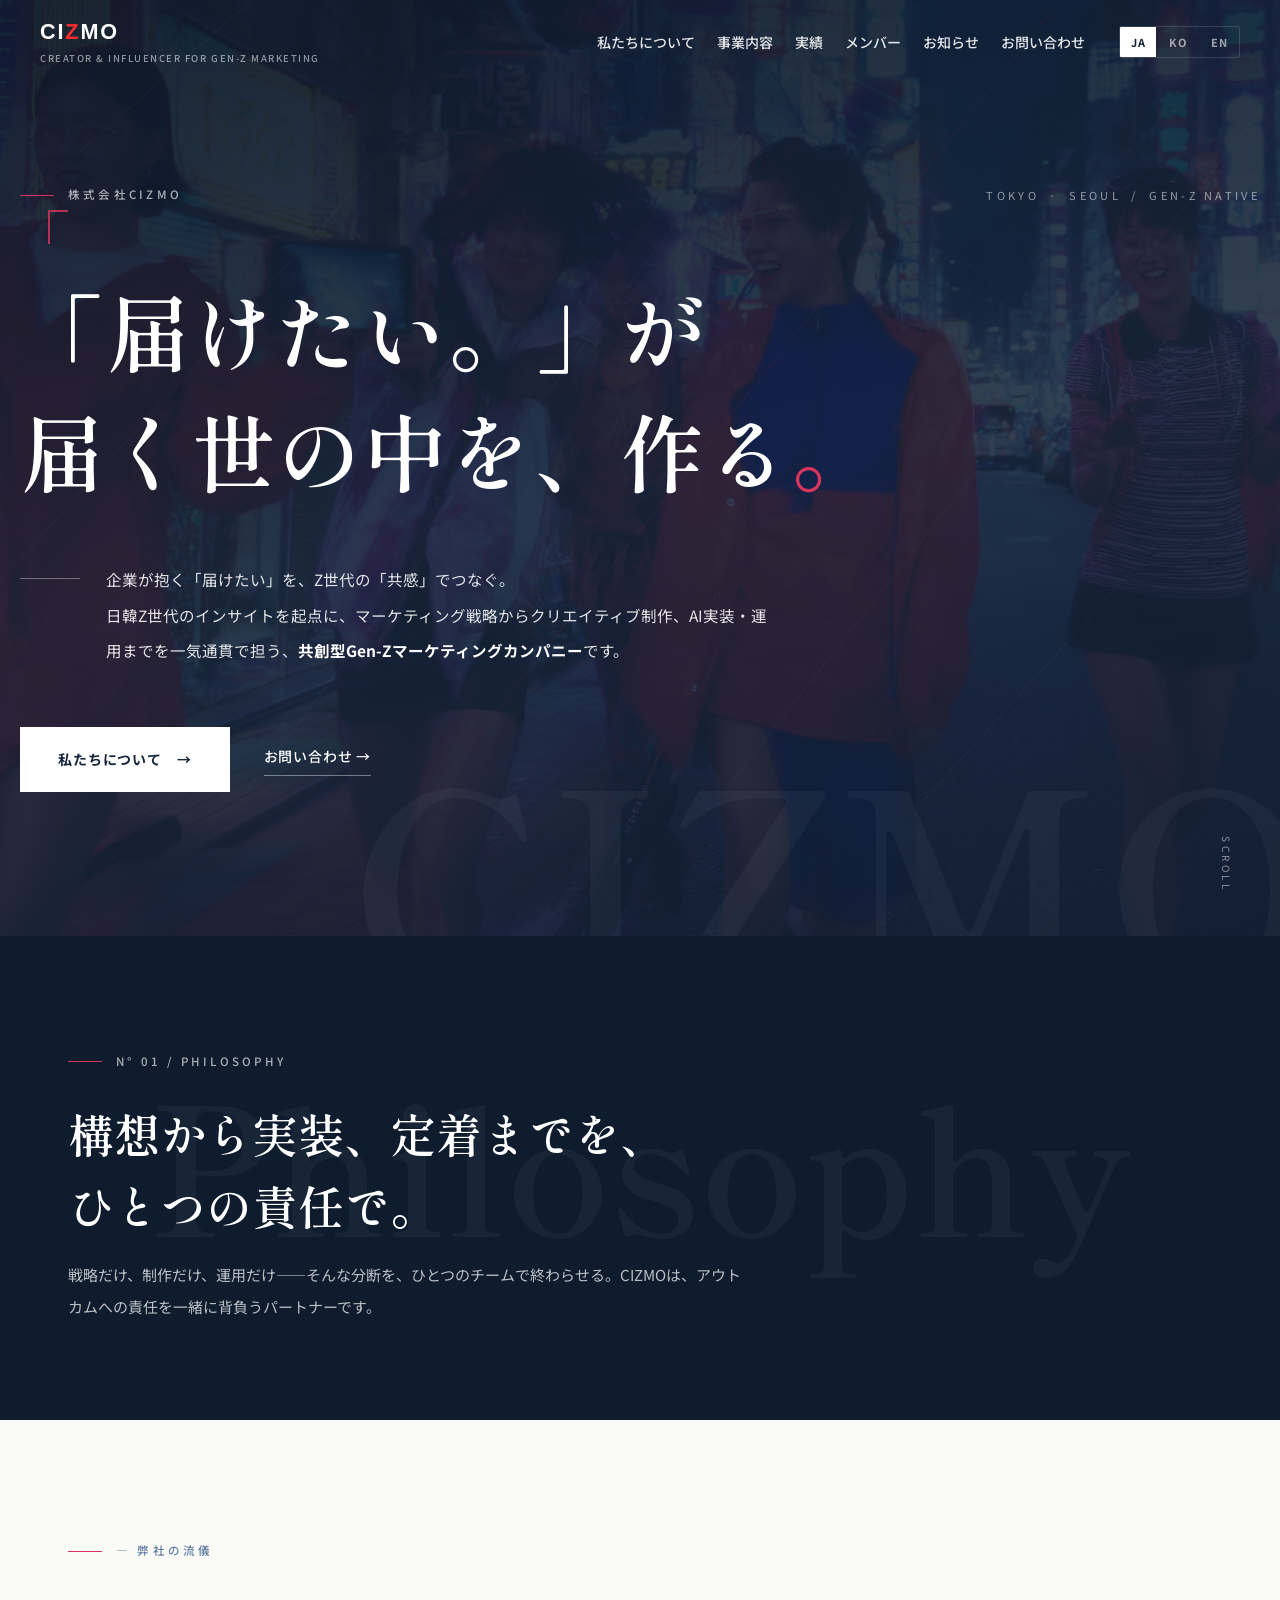
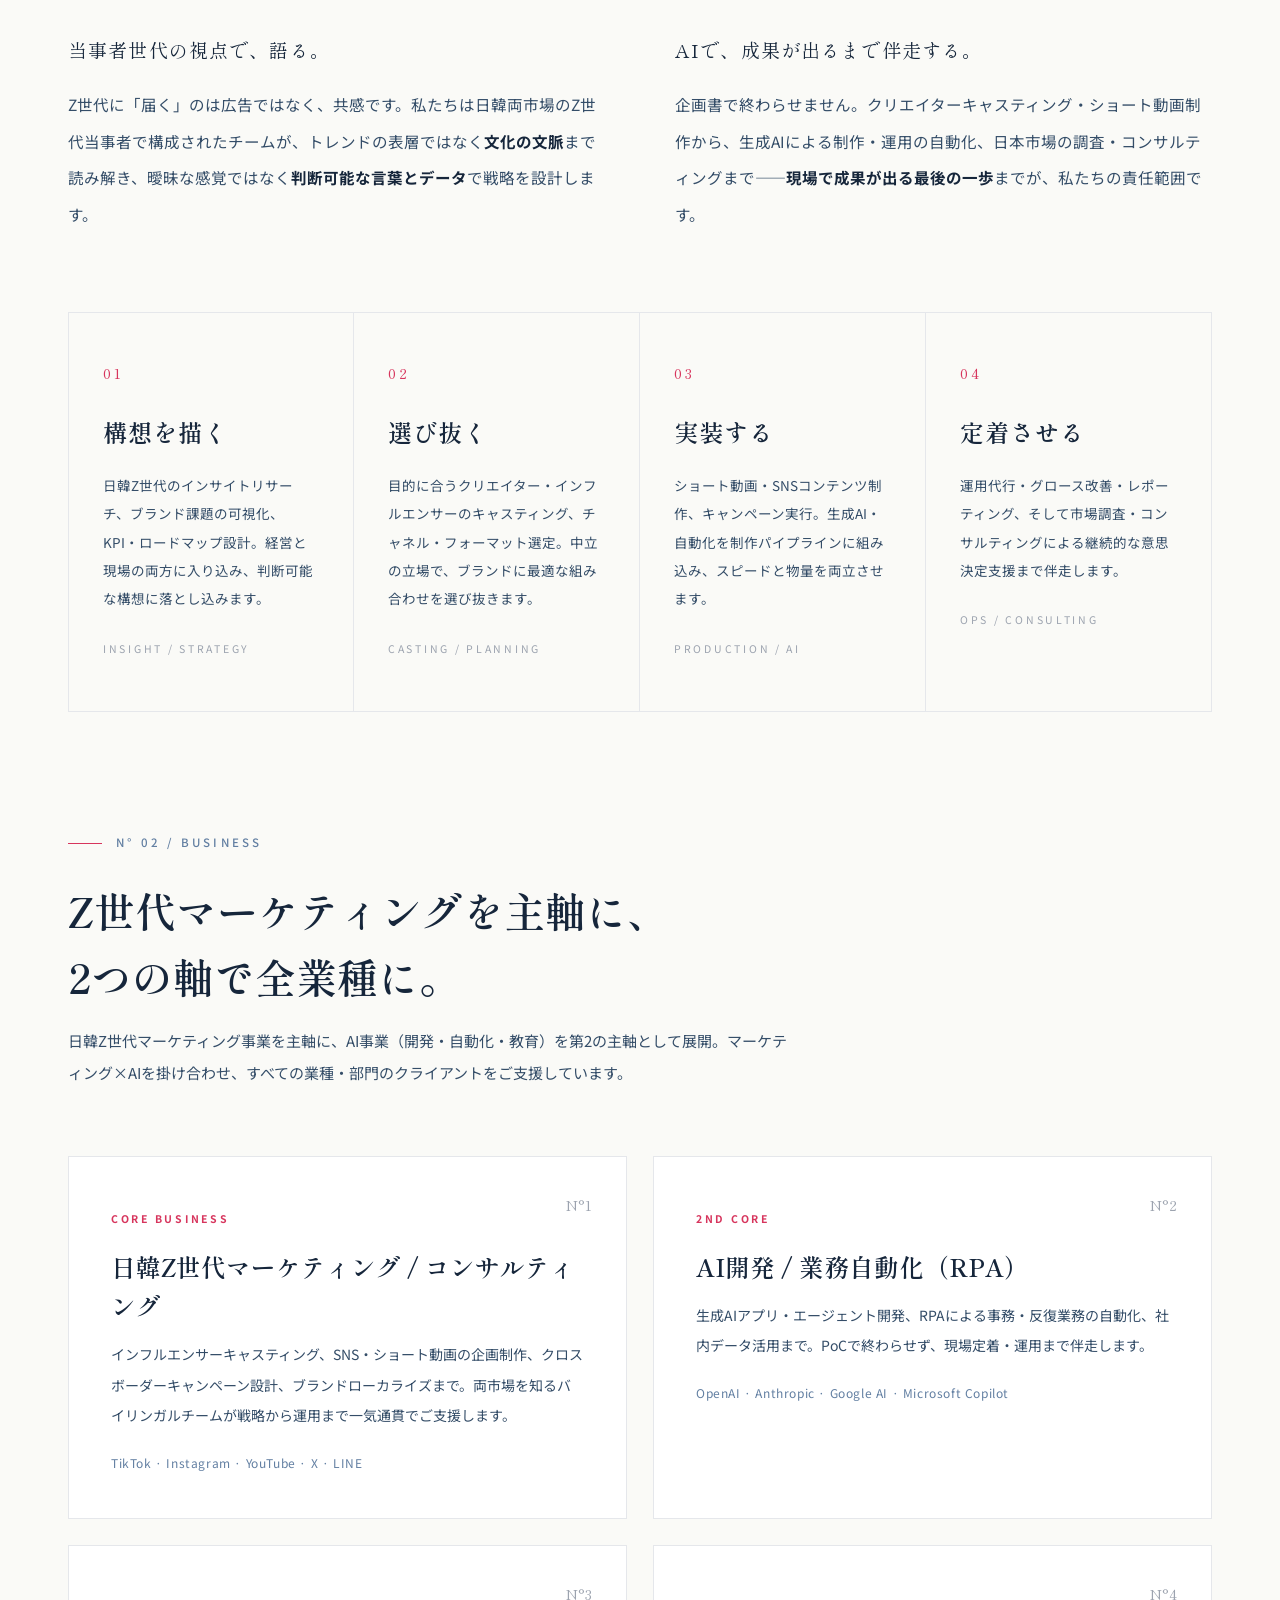
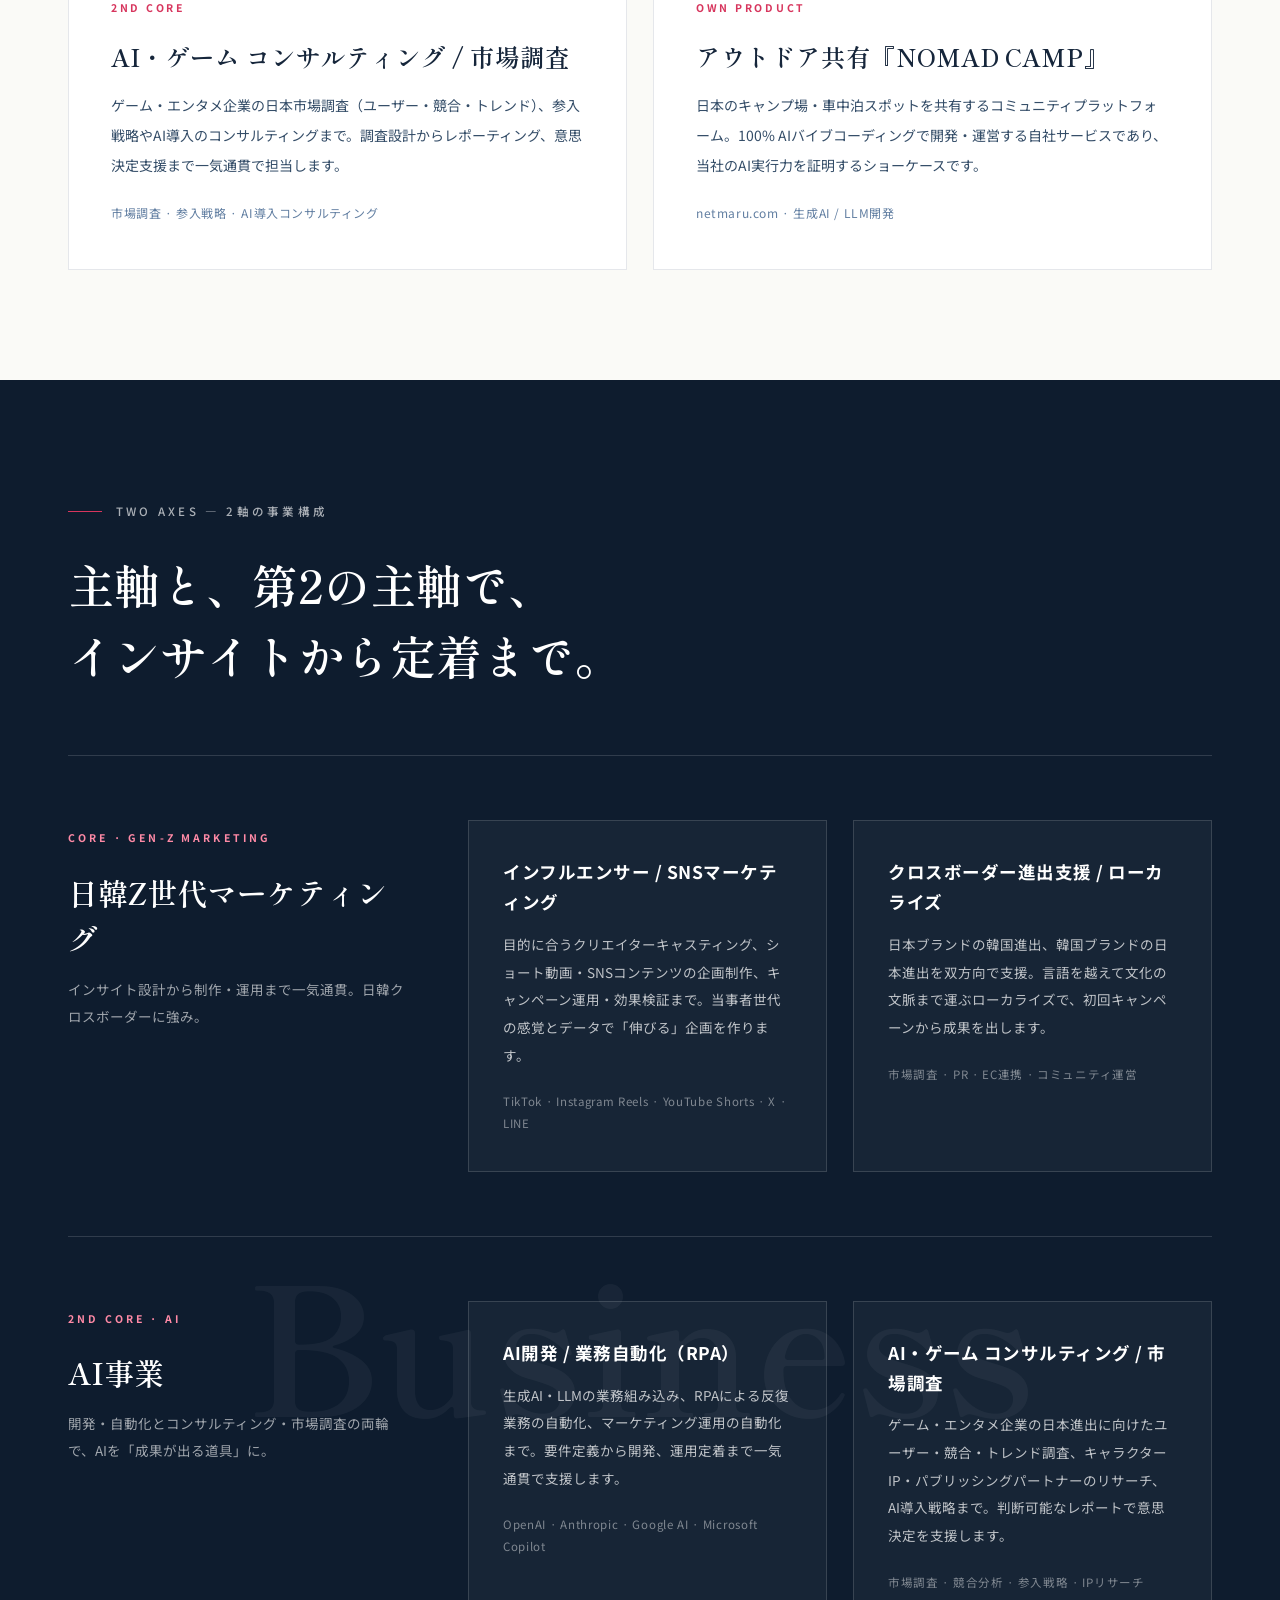
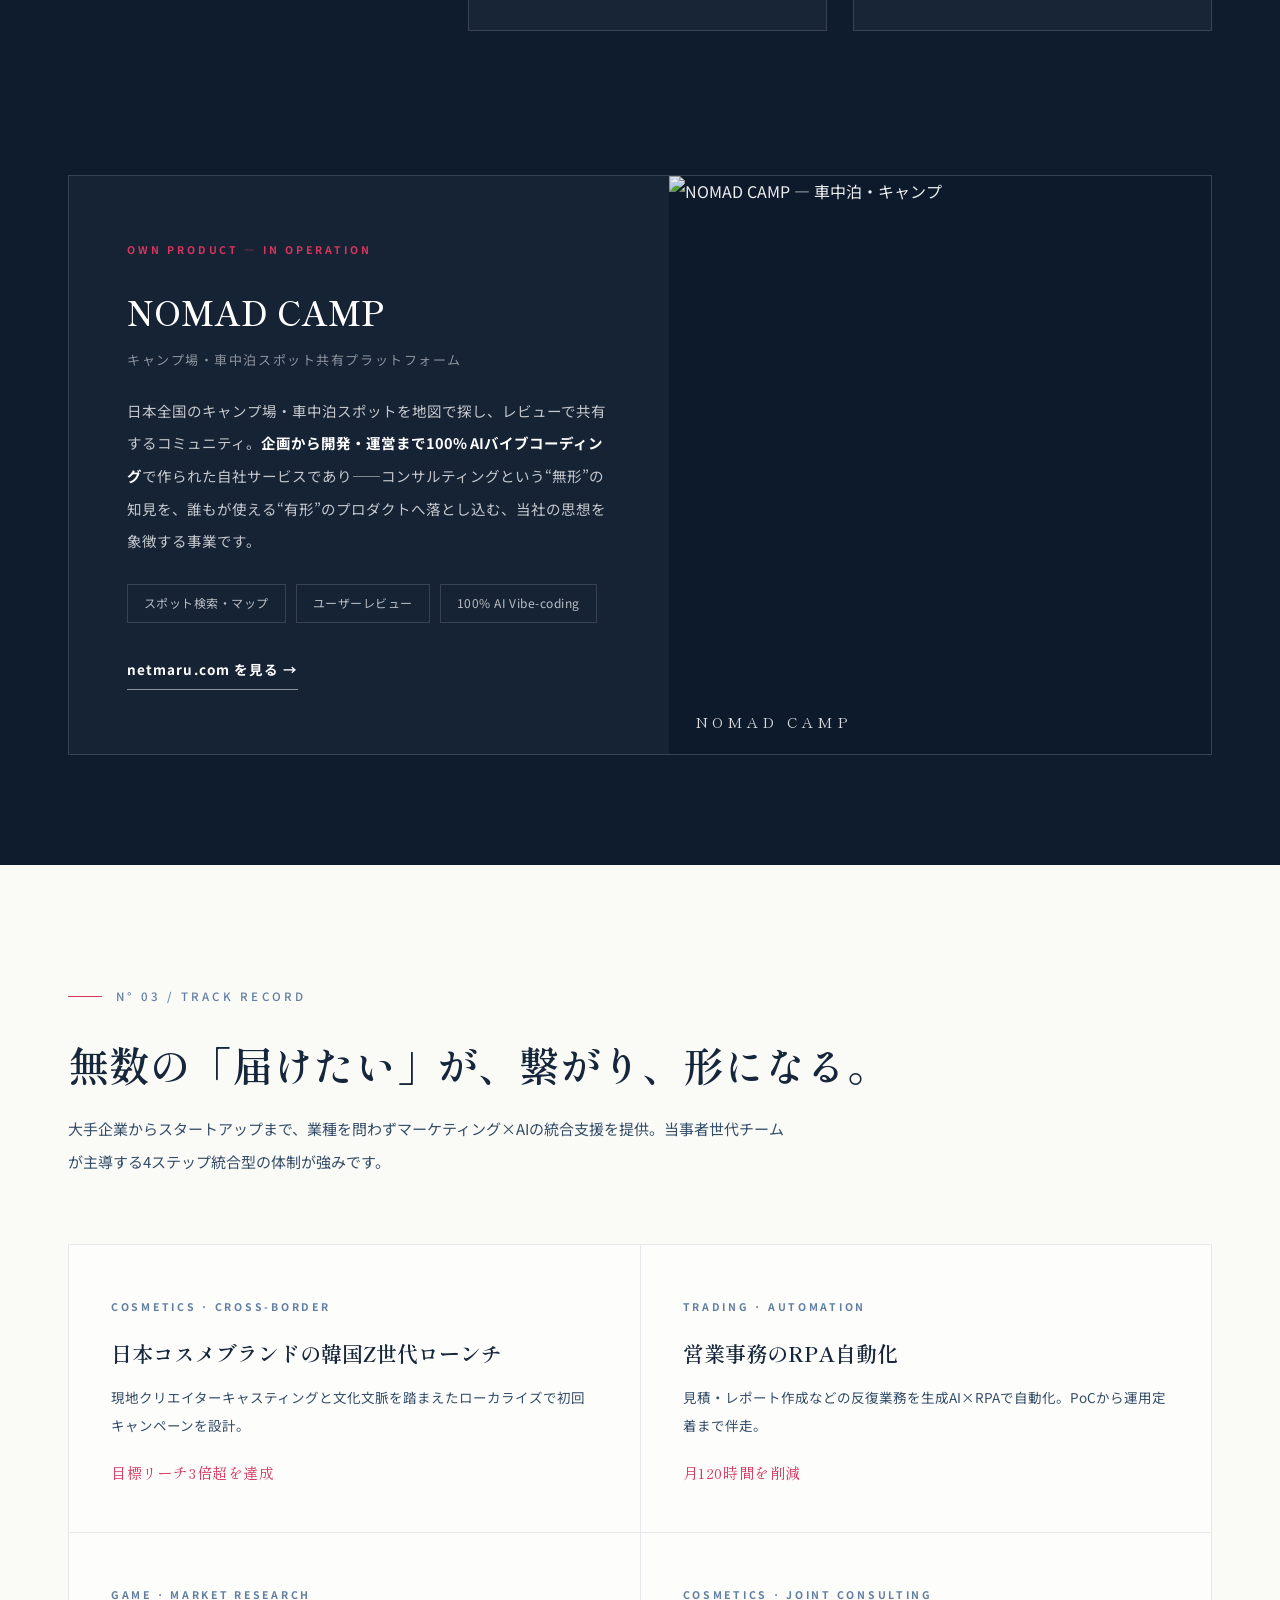
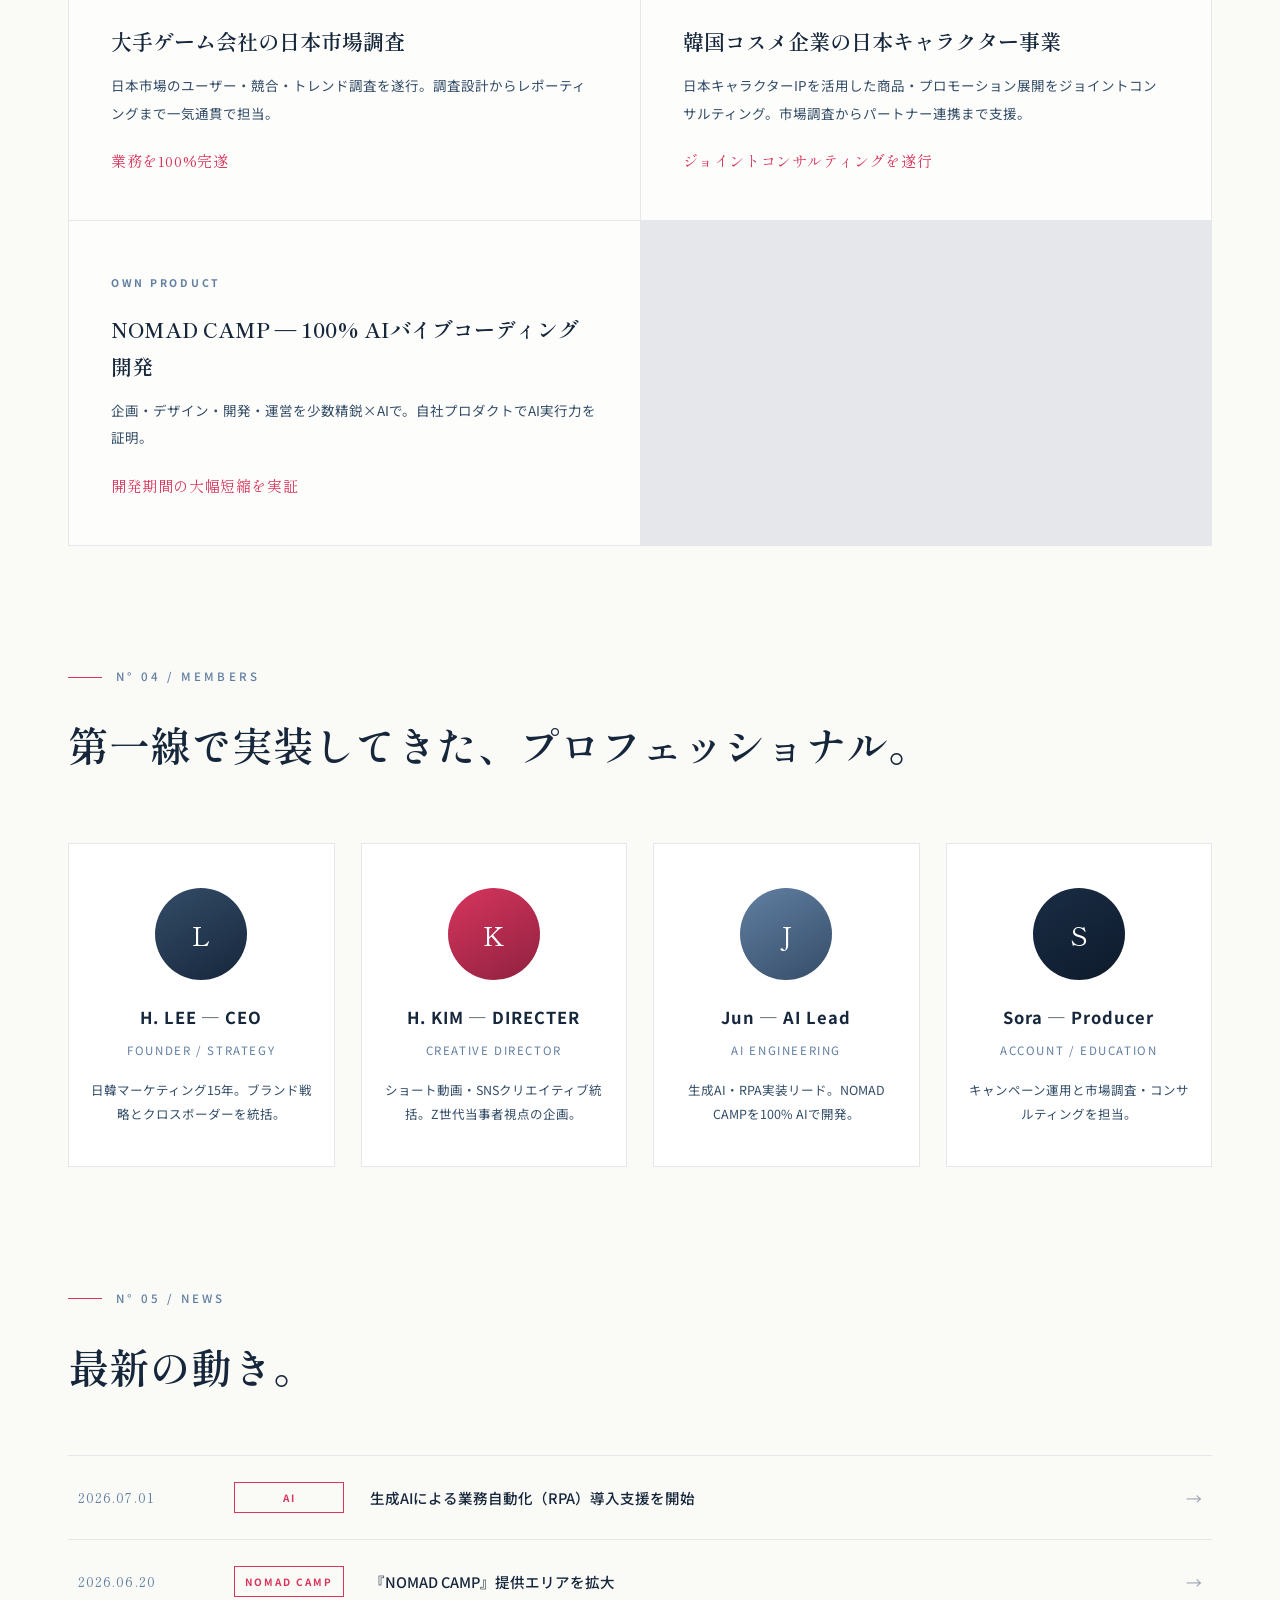
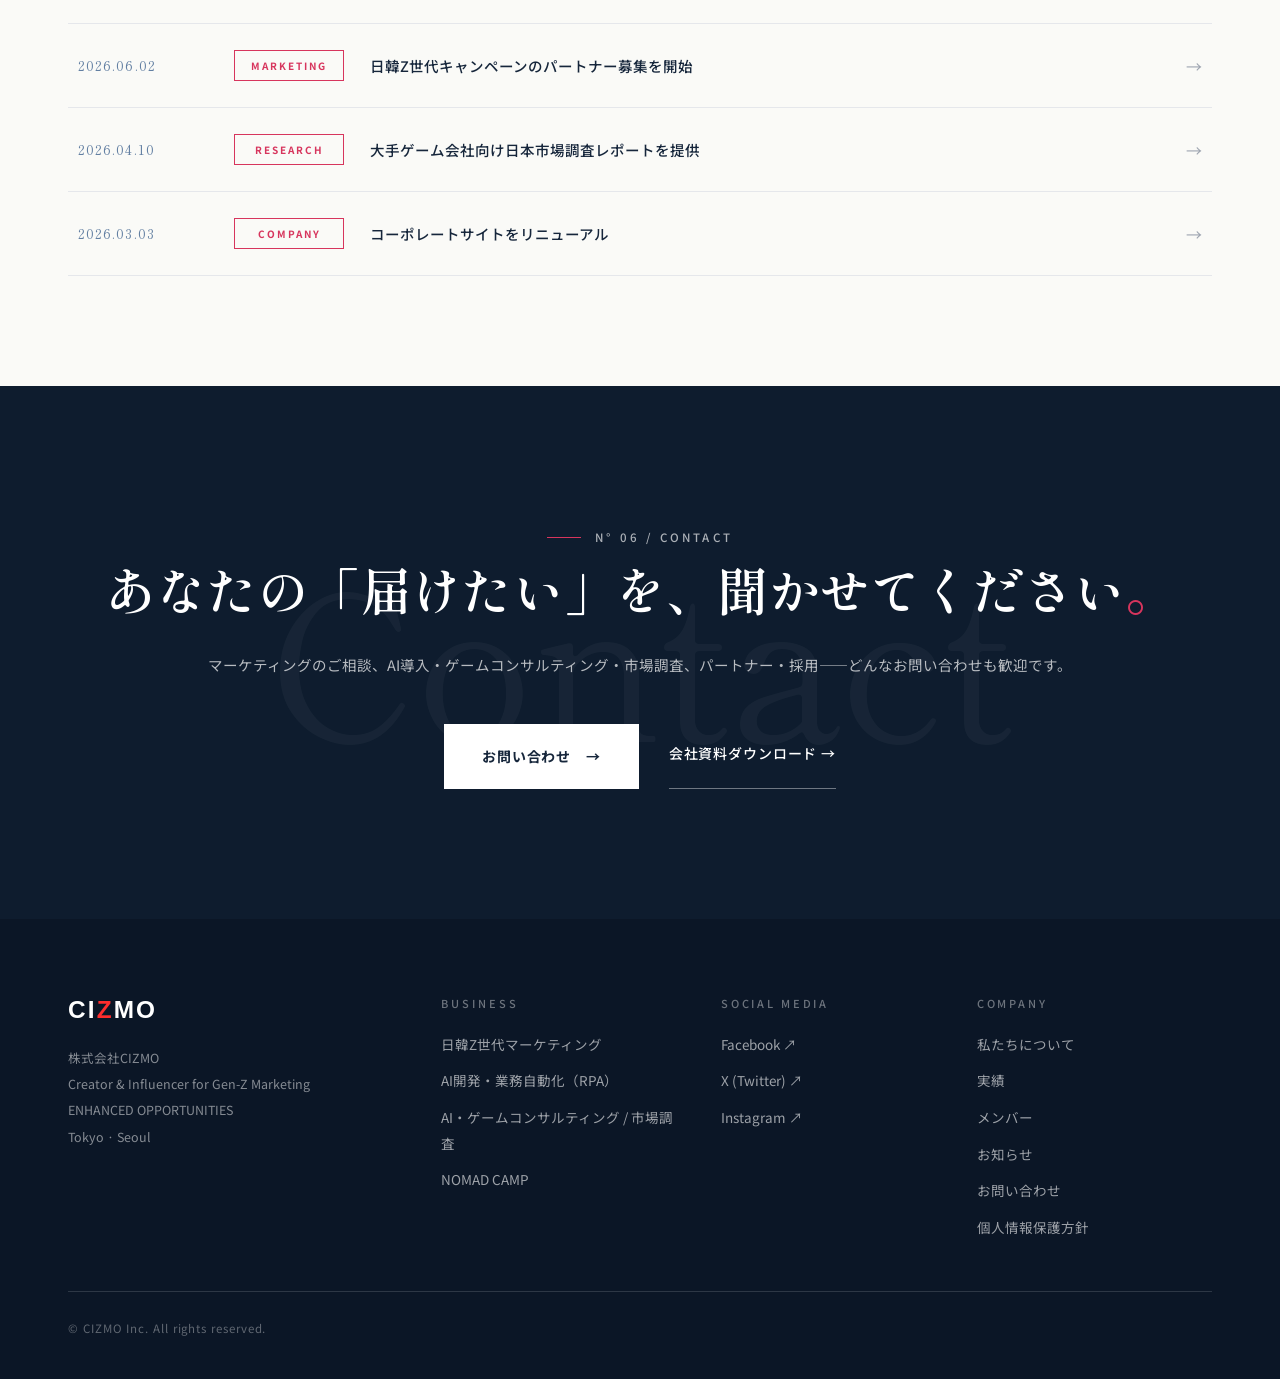
==== commit 628f3845: "fix: header no longer breaks at mid widths (~900-1300px) - nav labels: white-space nowrap (no mid-la" ====
--- a/index.html
+++ b/index.html
@@ -5,7 +5,7 @@
 <meta name="viewport" content="width=device-width, initial-scale=1">
 <meta name="description" content="株式会社CIZMO｜Creator & Influencer for Gen-Z Marketing ENHANCED OPPORTUNITIES。日韓Z世代マーケティングを主軸に、AI開発・業務自動化、AI・ゲームコンサルティング／市場調査、自社プロダクト『NOMAD CAMP』を展開する共創型マーケティングカンパニー。">
 <title>株式会社CIZMO｜日韓Z世代マーケティング × AI・ゲーム市場調査</title>
-<link rel="canonical" href="https://cizmo-renewal.vercel.app/">
+<link rel="canonical" href="https://cizmo.net/">
 <link rel="icon" type="image/svg+xml" href="/favicon.svg">
 <meta name="theme-color" content="#16263b">
 <!-- OGP -->
@@ -13,8 +13,8 @@
 <meta property="og:site_name" content="株式会社CIZMO">
 <meta property="og:title" content="株式会社CIZMO｜日韓Z世代マーケティング × AI・ゲーム市場調査">
 <meta property="og:description" content="企業が抱く「届けたい」を、Z世代の「共感」でつなぐ。日韓Z世代マーケティングを主軸に、AI開発・業務自動化（RPA）、AI・ゲームコンサルティング／市場調査、自社プロダクト『NOMAD CAMP』を展開。">
-<meta property="og:url" content="https://cizmo-renewal.vercel.app/">
-<meta property="og:image" content="https://cizmo-renewal.vercel.app/assets/hero-poster.jpg">
+<meta property="og:url" content="https://cizmo.net/">
+<meta property="og:image" content="https://cizmo.net/assets/hero-poster.jpg">
 <meta property="og:image:width" content="1920">
 <meta property="og:image:height" content="1080">
 <meta property="og:locale" content="ja_JP">
@@ -25,24 +25,24 @@
 <meta name="twitter:site" content="@cizmode">
 <meta name="twitter:title" content="株式会社CIZMO｜日韓Z世代マーケティング × AI・ゲーム市場調査">
 <meta name="twitter:description" content="企業が抱く「届けたい」を、Z世代の「共感」でつなぐ。共創型Gen-Zマーケティングカンパニー。">
-<meta name="twitter:image" content="https://cizmo-renewal.vercel.app/assets/hero-poster.jpg">
+<meta name="twitter:image" content="https://cizmo.net/assets/hero-poster.jpg">
 <link rel="preconnect" href="https://fonts.googleapis.com">
 <link rel="preconnect" href="https://fonts.gstatic.com" crossorigin>
 <link href="https://fonts.googleapis.com/css2?family=Shippori+Mincho+B1:wght@400;500;600;700;800&family=Noto+Sans+JP:wght@300;400;500;700&display=swap" rel="stylesheet">
 <script src="https://cdn.jsdelivr.net/npm/@supabase/supabase-js@2/dist/umd/supabase.js" defer></script>
-<script src="assets/supabase-config.js"></script>
+<script src="/supabase-config.js"></script>
 <script type="application/ld+json">
 {
   "@context": "https://schema.org",
   "@graph": [
     {
       "@type": "Organization",
-      "@id": "https://cizmo-renewal.vercel.app/#org",
+      "@id": "https://cizmo.net/#org",
       "name": "株式会社CIZMO",
       "alternateName": ["CIZMO Inc.", "CIZMO"],
-      "url": "https://cizmo-renewal.vercel.app/",
-      "logo": "https://cizmo-renewal.vercel.app/assets/logo-cizmo.svg",
-      "image": "https://cizmo-renewal.vercel.app/assets/hero-poster.jpg",
+      "url": "https://cizmo.net/",
+      "logo": "https://cizmo.net/assets/logo-cizmo.svg",
+      "image": "https://cizmo.net/assets/hero-poster.jpg",
       "description": "日韓Z世代マーケティングを主軸に、AI開発・業務自動化（RPA）、AI・ゲームコンサルティング／市場調査、自社アウトドアプラットフォーム『NOMAD CAMP』を展開する共創型Gen-Zマーケティングカンパニー。",
       "slogan": "Creator & Influencer for Gen-Z Marketing — Enhanced Opportunities",
       "location": [
@@ -60,10 +60,10 @@
     },
     {
       "@type": "WebSite",
-      "@id": "https://cizmo-renewal.vercel.app/#website",
-      "url": "https://cizmo-renewal.vercel.app/",
+      "@id": "https://cizmo.net/#website",
+      "url": "https://cizmo.net/",
       "name": "株式会社CIZMO",
-      "publisher": {"@id": "https://cizmo-renewal.vercel.app/#org"},
+      "publisher": {"@id": "https://cizmo.net/#org"},
       "inLanguage": ["ja", "ko", "en"]
     }
   ]
@@ -103,16 +103,18 @@
 header{position:fixed;top:0;left:0;right:0;z-index:60;transition:background .35s ease, box-shadow .35s ease}
 header .in{max-width:1360px;margin:0 auto;padding:0 40px;height:84px;display:flex;align-items:center;gap:34px}
 .brand{font-family:var(--sans);font-weight:700;font-size:22px;letter-spacing:.02em;color:#fff}
-.brand small{display:block;font-size:9.5px;letter-spacing:.3em;color:rgba(255,255,255,.55);font-weight:500;margin-top:2px}
+.brand small{display:block;font-size:9.5px;letter-spacing:.3em;color:rgba(255,255,255,.55);font-weight:500;margin-top:2px;white-space:nowrap}
 .brand .dot{color:var(--accent)}
 nav.gnav{margin-left:auto;display:flex;gap:30px;font-size:14px;font-weight:500;color:rgba(255,255,255,.88)}
-nav.gnav a{position:relative;padding:6px 0}
+nav.gnav a{position:relative;padding:6px 0;white-space:nowrap}
 nav.gnav a::after{content:"";position:absolute;left:0;bottom:0;width:0;height:1px;background:var(--accent);transition:width .3s}
 nav.gnav a:hover::after{width:100%}
-.lang{display:flex;gap:2px;border:1px solid var(--line-dark);border-radius:2px;overflow:hidden}
+.lang{display:flex;gap:2px;border:1px solid var(--line-dark);border-radius:2px;overflow:hidden;flex-shrink:0}
 .lang button{border:0;background:transparent;color:rgba(255,255,255,.6);font-size:11px;font-weight:700;letter-spacing:.08em;padding:7px 11px;cursor:pointer;font-family:var(--sans)}
 .lang button.on{background:#fff;color:var(--ink)}
 header.solid{background:rgba(14,28,46,.92);backdrop-filter:blur(10px);box-shadow:0 1px 0 var(--line-dark)}
+@media(max-width:1420px){nav.gnav{gap:22px}.brand small{letter-spacing:.16em}}
+@media(max-width:1240px){.brand small{display:none}nav.gnav{gap:19px;font-size:13.5px}header .in{gap:24px}}
 @media(max-width:900px){nav.gnav{display:none}}
 
 /* ---------- hero ---------- */
@@ -588,6 +590,18 @@
   </div>
 </div>
 
+<!-- ============ NOTICE MODAL ============ -->
+<div class="pmodal" id="nmodal" role="dialog" aria-modal="true">
+  <div class="ov" data-nclose></div>
+  <div class="box">
+    <button class="x" data-nclose aria-label="close">✕</button>
+    <div class="sub" id="nmodalMeta" style="margin-bottom:14px"></div>
+    <h2 id="nmodalTitle" style="margin-bottom:20px"></h2>
+    <div id="nmodalBody" style="font-size:14.5px;line-height:2.1;color:var(--ink-2);white-space:pre-line"></div>
+    <div id="nmodalLink" style="margin-top:26px"></div>
+  </div>
+</div>
+
 <script>
 /* ---- privacy modal ---- */
 (function(){
@@ -595,6 +609,26 @@
   document.getElementById('privacyLink').addEventListener('click',function(e){e.preventDefault();m.classList.add('open');document.body.style.overflow='hidden';});
   m.querySelectorAll('[data-close]').forEach(function(el){el.addEventListener('click',function(){m.classList.remove('open');document.body.style.overflow='';});});
   addEventListener('keydown',function(e){if(e.key==='Escape'&&m.classList.contains('open')){m.classList.remove('open');document.body.style.overflow='';}});
+})();
+/* ---- notice detail modal ---- */
+(function(){
+  var m=document.getElementById('nmodal');
+  function close(){ m.classList.remove('open'); document.body.style.overflow=''; }
+  m.querySelectorAll('[data-nclose]').forEach(function(el){ el.addEventListener('click', close); });
+  addEventListener('keydown',function(e){ if(e.key==='Escape'&&m.classList.contains('open')) close(); });
+  window.openNotice=function(n){
+    var l='ja'; try{ l=localStorage.getItem('cizmo_lang')||'ja'; }catch(e){}
+    var title=n['title_'+l]||n.title_ja||'';
+    var body=n['body_'+l]||n.body_ja||'';
+    document.getElementById('nmodalMeta').textContent=((n.published_on||'').replaceAll('-','.'))+'　｜　'+(n.category||'News');
+    document.getElementById('nmodalTitle').textContent=title;
+    document.getElementById('nmodalBody').textContent=body;
+    var lk=document.getElementById('nmodalLink'); lk.innerHTML='';
+    if(n.url){ var a=document.createElement('a'); a.href=n.url; a.target='_blank'; a.rel='noopener';
+      a.style.cssText='display:inline-flex;gap:10px;font-weight:700;font-size:13.5px;letter-spacing:.06em;color:var(--ink);border-bottom:1px solid var(--ink);padding-bottom:6px';
+      a.textContent=(l==='ko'?'관련 링크를 보다 →':l==='en'?'Open link →':'関連リンクを見る →'); lk.appendChild(a); }
+    m.classList.add('open'); document.body.style.overflow='hidden';
+  };
 })();
 /* ---- notices from Supabase CMS (falls back to static list) ---- */
 function cizmoLoadNotices(){
@@ -606,8 +640,11 @@
     var list=document.querySelector('.news-list'); if(!list) return;
     list.innerHTML='';
     res.data.forEach(function(n){
-      var a=document.createElement('a'); a.className='news-item in'; a.href=n.url||'#';
-      if(n.url) {a.target='_blank'; a.rel='noopener';}
+      var a=document.createElement('a'); a.className='news-item in';
+      var hasBody=!!(n.body_ja||n.body_ko||n.body_en);
+      if(hasBody){ a.href='#'; a.addEventListener('click',function(e){ e.preventDefault(); openNotice(n); }); }
+      else if(n.url){ a.href=n.url; a.target='_blank'; a.rel='noopener'; }
+      else { a.href='#'; }
       var d=(n.published_on||'').replaceAll('-','.');
       a.innerHTML='<span class="dt"></span><span class="cat"></span><strong></strong><span class="arr">→</span>';
       a.querySelector('.dt').textContent=d;
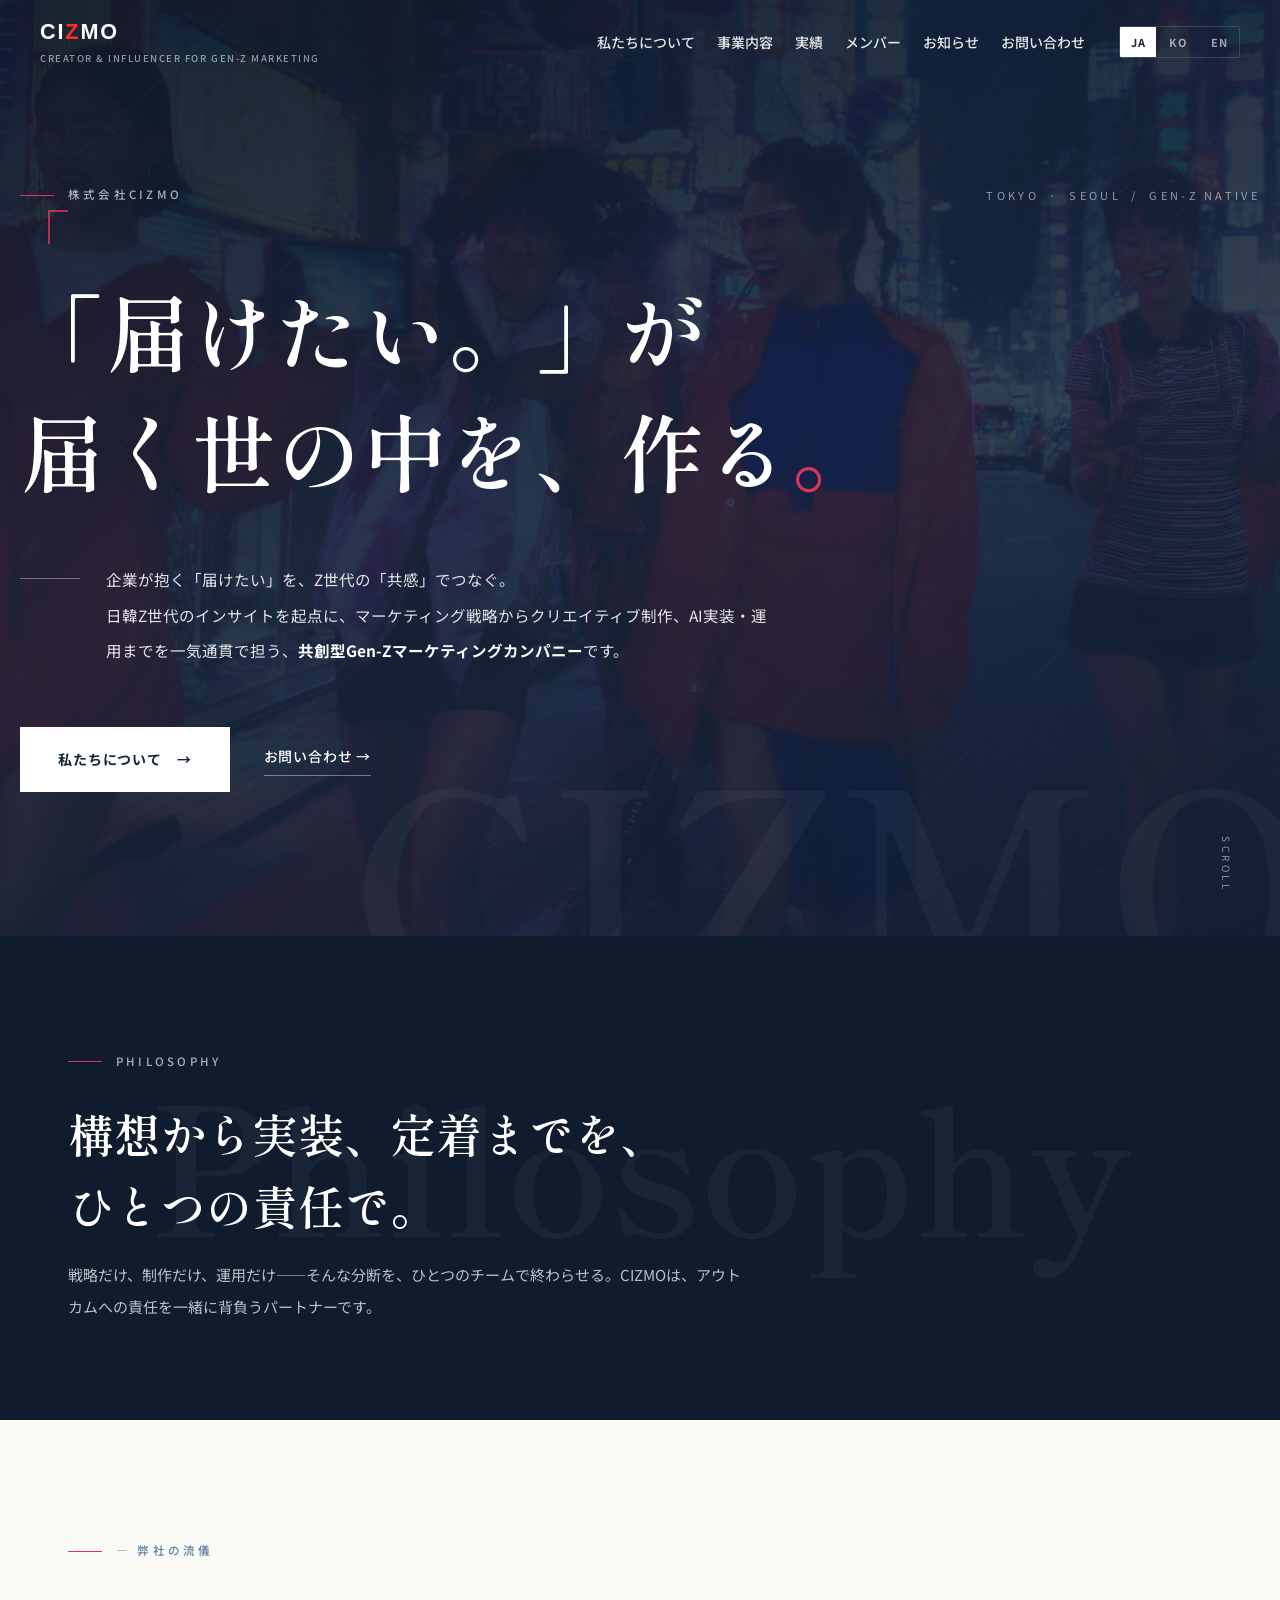
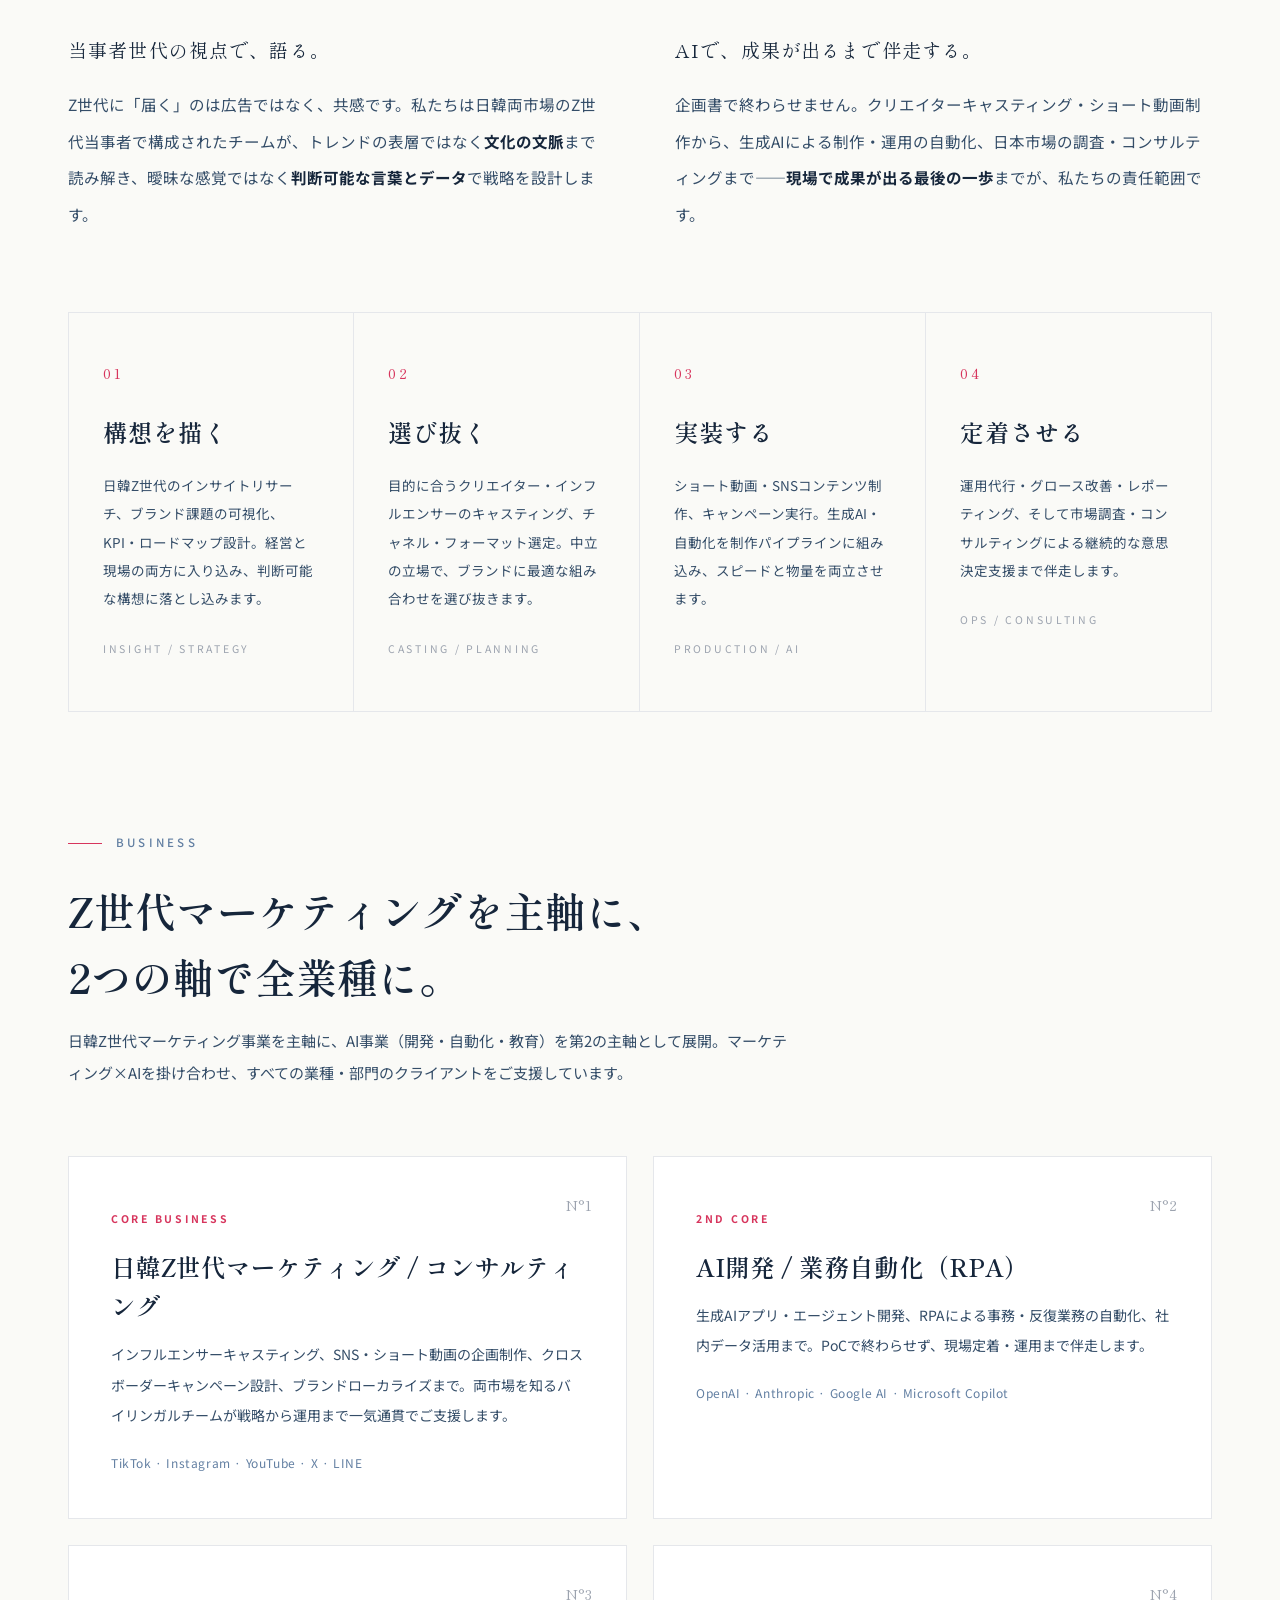
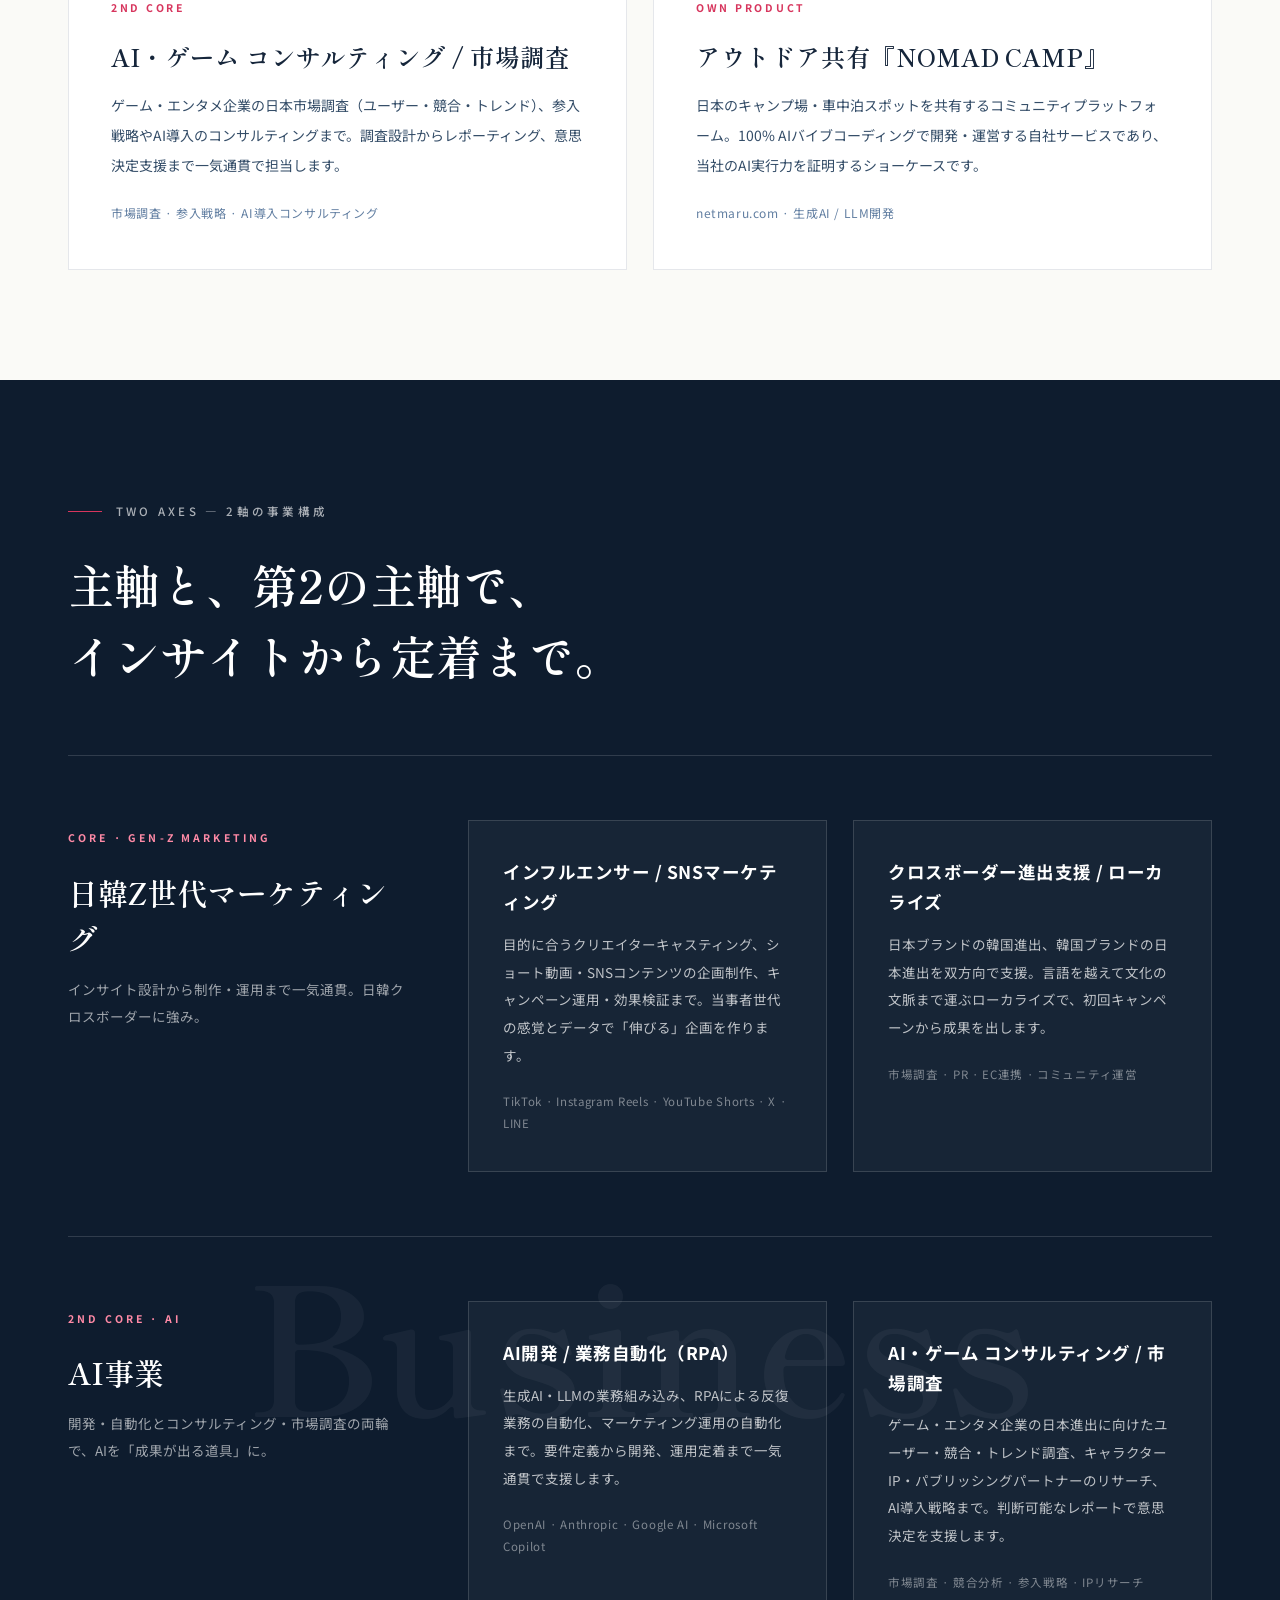
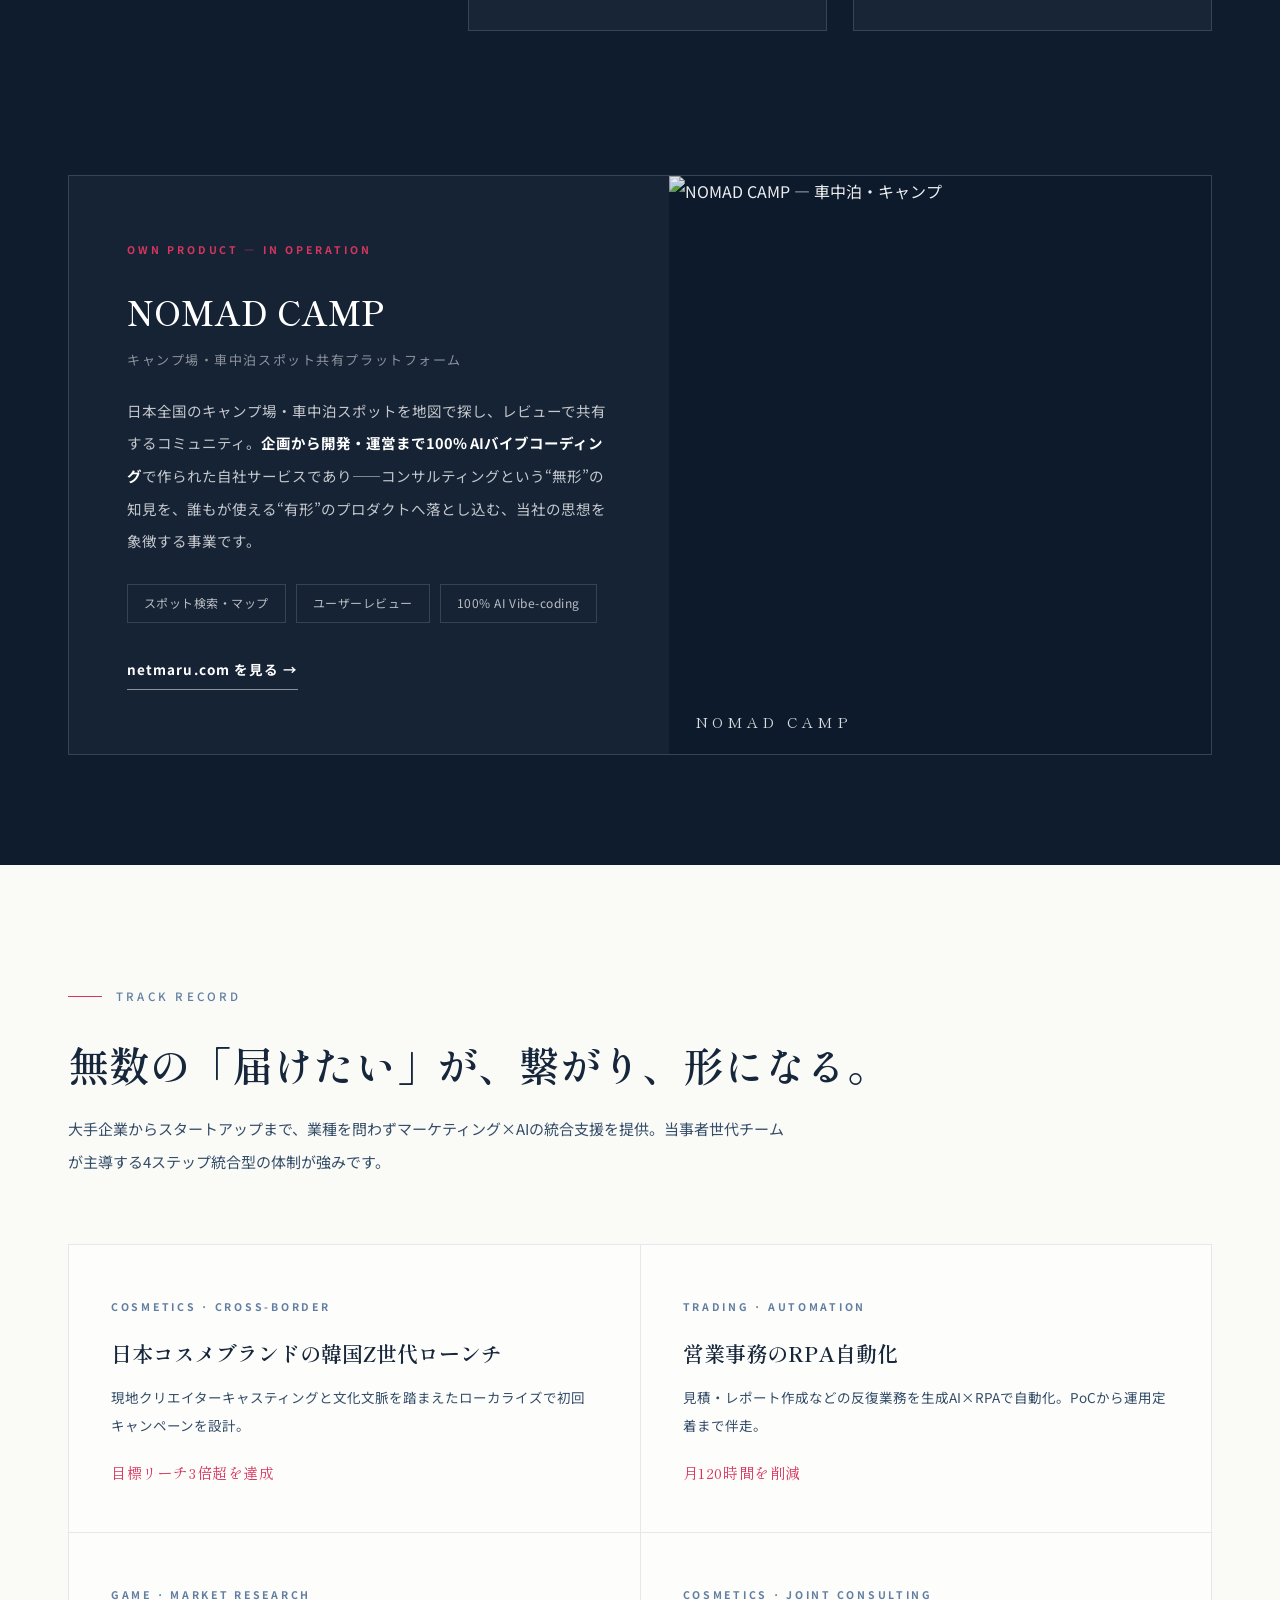
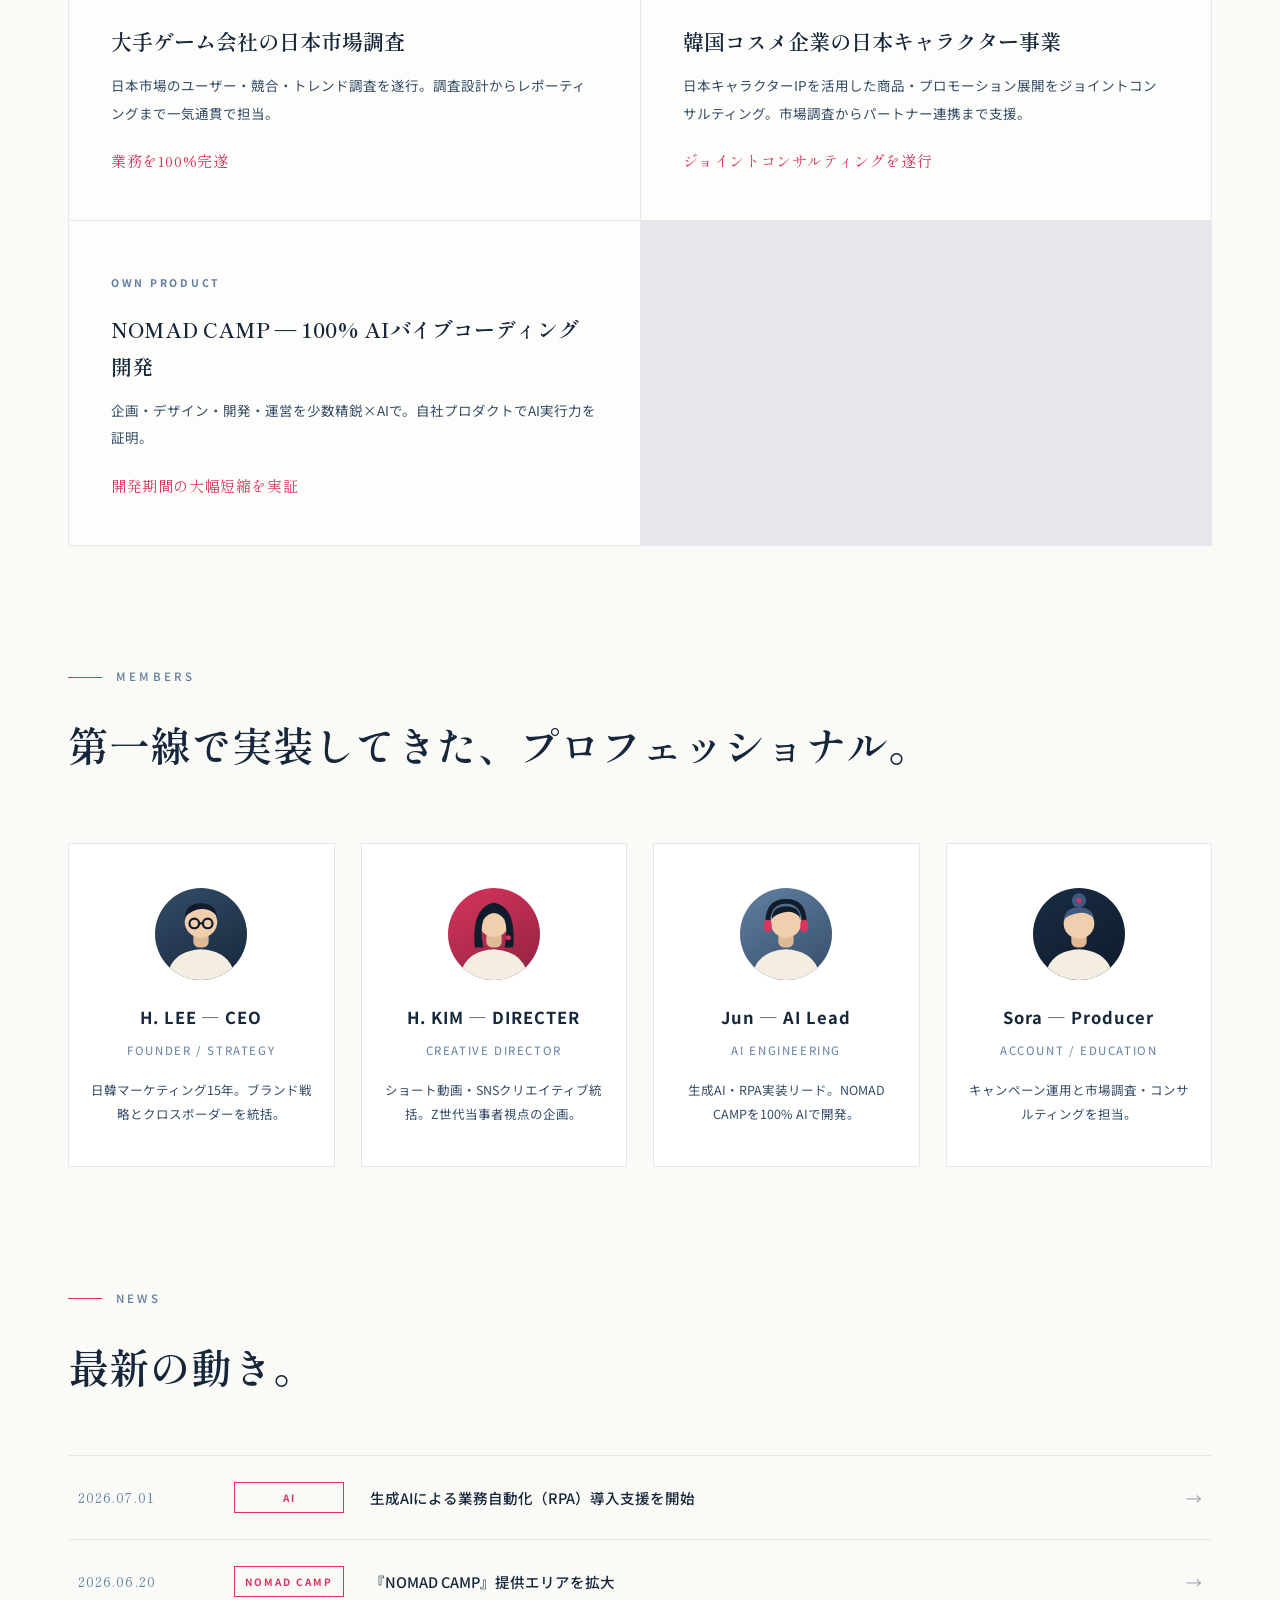
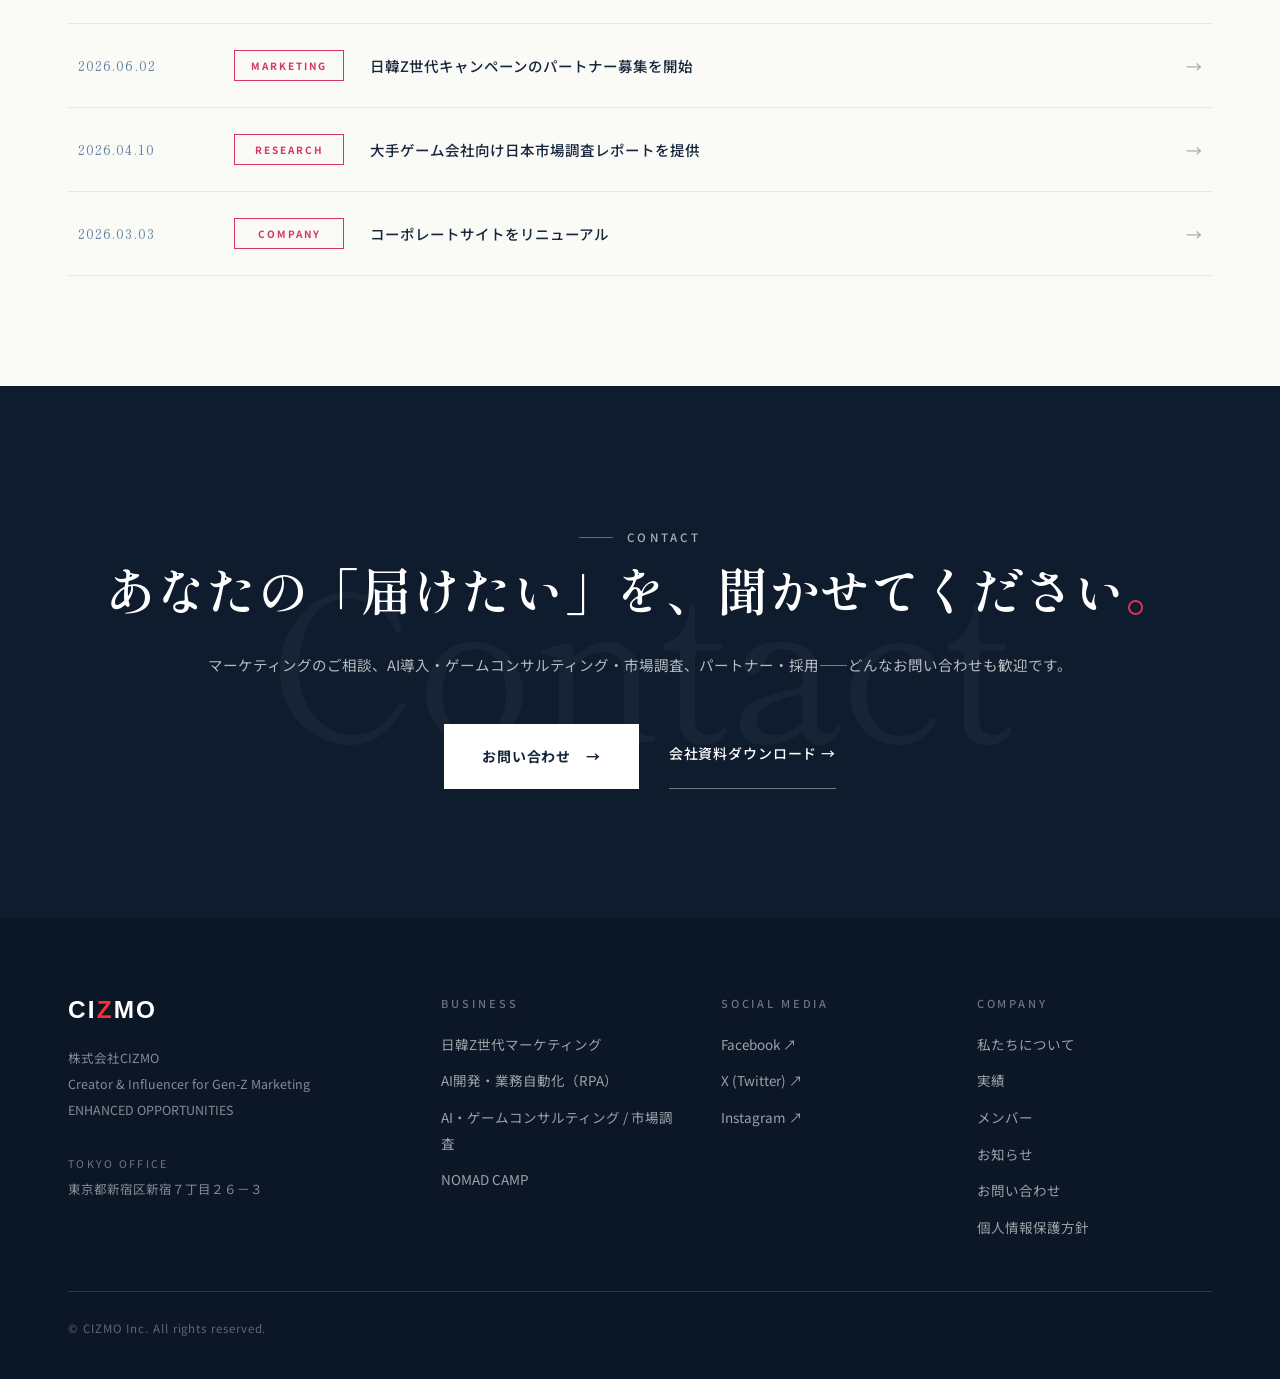
==== commit 4b1246a6: "feat: footer Tokyo office address, drop N° labels, illustrated member avatars 1. Footer: TOKYO OFFIC" ====
--- a/index.html
+++ b/index.html
@@ -3,6 +3,14 @@
 <head>
 <meta charset="utf-8">
 <meta name="viewport" content="width=device-width, initial-scale=1">
+<!-- Google tag (gtag.js) -->
+<script async src="https://www.googletagmanager.com/gtag/js?id=G-WBVCF30WG2"></script>
+<script>
+  window.dataLayer = window.dataLayer || [];
+  function gtag(){dataLayer.push(arguments);}
+  gtag('js', new Date());
+  gtag('config', 'G-WBVCF30WG2');
+</script>
 <meta name="description" content="株式会社CIZMO｜Creator & Influencer for Gen-Z Marketing ENHANCED OPPORTUNITIES。日韓Z世代マーケティングを主軸に、AI開発・業務自動化、AI・ゲームコンサルティング／市場調査、自社プロダクト『NOMAD CAMP』を展開する共創型マーケティングカンパニー。">
 <title>株式会社CIZMO｜日韓Z世代マーケティング × AI・ゲーム市場調査</title>
 <link rel="canonical" href="https://cizmo.net/">
@@ -46,7 +54,7 @@
       "description": "日韓Z世代マーケティングを主軸に、AI開発・業務自動化（RPA）、AI・ゲームコンサルティング／市場調査、自社アウトドアプラットフォーム『NOMAD CAMP』を展開する共創型Gen-Zマーケティングカンパニー。",
       "slogan": "Creator & Influencer for Gen-Z Marketing — Enhanced Opportunities",
       "location": [
-        {"@type": "Place", "address": {"@type": "PostalAddress", "addressLocality": "Tokyo", "addressCountry": "JP"}},
+        {"@type": "Place", "address": {"@type": "PostalAddress", "streetAddress": "新宿７丁目２６－３", "addressLocality": "新宿区", "addressRegion": "東京都", "addressCountry": "JP"}},
         {"@type": "Place", "address": {"@type": "PostalAddress", "addressLocality": "Seoul", "addressCountry": "KR"}}
       ],
       "sameAs": [
@@ -225,7 +233,8 @@
 /* ---------- members ---------- */
 .members{display:grid;grid-template-columns:repeat(4,1fr);gap:26px;margin-top:66px}
 .member{text-align:center;padding:44px 20px 40px;background:#fff;border:1px solid var(--line)}
-.member .avatar{width:92px;height:92px;border-radius:50%;margin:0 auto 22px;display:grid;place-items:center;font-family:var(--serif);font-size:26px;color:#fff;background:linear-gradient(150deg,var(--ink-2),var(--ink))}
+.member .avatar{width:92px;height:92px;border-radius:50%;margin:0 auto 22px;overflow:hidden;background:linear-gradient(150deg,var(--ink-2),var(--ink))}
+.member .avatar svg{width:100%;height:100%;display:block}
 .member:nth-child(2) .avatar{background:linear-gradient(150deg,var(--accent),#8f2140)}
 .member:nth-child(3) .avatar{background:linear-gradient(150deg,#627fa2,#344d68)}
 .member:nth-child(4) .avatar{background:linear-gradient(150deg,#1a2d45,#0d1a2b)}
@@ -345,7 +354,7 @@
 
 <!-- ============ PHILOSOPHY ============ -->
 <div class="band"><div class="watermark">Philosophy</div><div class="wrap in">
-  <span class="lbl onDark">N° 01 / Philosophy</span>
+  <span class="lbl onDark">Philosophy</span>
   <h2 data-ko="구상에서 실행, 정착까지를<br>하나의 책임으로." data-en="From concept to execution<br>and retention — one responsibility.">構想から実装、定着までを、<br>ひとつの責任で。</h2>
   <p class="bsub" data-ko="전략만, 제작만, 운용만 — 그런 분단을 하나의 팀으로 끝낸다. CIZMO는 성과에 대한 책임을 함께 짊어지는 파트너입니다." data-en="Strategy only, production only, ops only — we end that fragmentation with one team. CIZMO shares responsibility for outcomes.">戦略だけ、制作だけ、運用だけ——そんな分断を、ひとつのチームで終わらせる。CIZMOは、アウトカムへの責任を一緒に背負うパートナーです。</p>
 </div></div>
@@ -373,7 +382,7 @@
 
 <!-- ============ BUSINESS OVERVIEW ============ -->
 <section class="paper" id="business" style="padding-top:0"><div class="wrap">
-  <span class="lbl">N° 02 / Business</span>
+  <span class="lbl">Business</span>
   <div class="sec-head">
     <h2 data-ko="Z세대 마케팅을 주축으로,<br>2개의 축으로 전 업종에." data-en="Gen-Z marketing at the core,<br>two axes for every industry.">Z世代マーケティングを主軸に、<br>2つの軸で全業種に。</h2>
     <p class="ssub" data-ko="한일 Z세대 마케팅 사업을 주축으로, AI사업(개발·자동화·교육)을 제2의 주축으로 전개. 마케팅×AI를 조합해 모든 업종·부문의 클라이언트를 지원합니다." data-en="Korea–Japan Gen-Z marketing as our core, and AI (development, automation, education) as the second axis — combined to support clients across all industries.">日韓Z世代マーケティング事業を主軸に、AI事業（開発・自動化・教育）を第2の主軸として展開。マーケティング×AIを掛け合わせ、すべての業種・部門のクライアントをご支援しています。</p>
@@ -434,7 +443,7 @@
 
 <!-- ============ TRACK RECORD ============ -->
 <section class="paper" id="works"><div class="wrap">
-  <span class="lbl">N° 03 / Track Record</span>
+  <span class="lbl">Track Record</span>
   <div class="sec-head">
     <h2 data-ko='무수한 "전하고 싶다"가, 이어져, 형태가 된다.' data-en='Countless "messages", connected and made real.'>無数の「届けたい」が、繋がり、形になる。</h2>
     <p class="ssub" data-ko="대기업부터 스타트업까지, 업종을 불문하고 마케팅×AI의 통합 지원을 제공. 당사자 세대 팀이 주도하는 4스텝 통합형 체제가 강점입니다." data-en="From enterprises to startups, we provide integrated marketing × AI support — driven by our native-generation team and 4-step model.">大手企業からスタートアップまで、業種を問わずマーケティング×AIの統合支援を提供。当事者世代チームが主導する4ステップ統合型の体制が強みです。</p>
@@ -450,21 +459,48 @@
 
 <!-- ============ MEMBERS ============ -->
 <section class="paper" id="members" style="padding-top:0"><div class="wrap">
-  <span class="lbl">N° 04 / Members</span>
+  <span class="lbl">Members</span>
   <div class="sec-head">
     <h2 data-ko="제일선에서 실행해 온, 프로페셔널." data-en="Professionals from the front line.">第一線で実装してきた、プロフェッショナル。</h2>
   </div>
   <div class="members">
-    <div class="member rv"><div class="avatar">L</div><h3>H. LEE ─ CEO</h3><div class="role">Founder / Strategy</div><p data-ko="한일 마케팅 15년. 브랜드 전략과 크로스보더를 총괄." data-en="15 yrs in KR–JP marketing. Leads strategy and cross-border.">日韓マーケティング15年。ブランド戦略とクロスボーダーを統括。</p></div>
-    <div class="member rv"><div class="avatar">K</div><h3>H. KIM ─ DIRECTER</h3><div class="role">Creative Director</div><p data-ko="숏폼·SNS 크리에이티브 총괄. Z세대 당사자 시선의 기획." data-en="Leads short-form/SNS creative with a native Gen-Z eye.">ショート動画・SNSクリエイティブ統括。Z世代当事者視点の企画。</p></div>
-    <div class="member rv"><div class="avatar">J</div><h3>Jun ─ AI Lead</h3><div class="role">AI Engineering</div><p data-ko="생성AI·RPA 구현 리드. NOMAD CAMP를 100% AI로 개발." data-en="Leads gen-AI/RPA builds. Built NOMAD CAMP 100% with AI.">生成AI・RPA実装リード。NOMAD CAMPを100% AIで開発。</p></div>
-    <div class="member rv"><div class="avatar">S</div><h3>Sora ─ Producer</h3><div class="role">Account / Education</div><p data-ko="캠페인 운용과 시장조사·컨설팅을 담당." data-en="Runs campaign ops, market research and consulting.">キャンペーン運用と市場調査・コンサルティングを担当。</p></div>
+    <div class="member rv"><div class="avatar"><svg viewBox="0 0 96 96" aria-hidden="true">
+  <path d="M12 96 Q15 66 48 64 Q81 66 84 96 Z" fill="#f4eee2"/>
+  <rect x="40" y="45" width="16" height="17" rx="6" fill="#e0ba95"/>
+  <circle cx="48" cy="35" r="17" fill="#f0cfae"/>
+  <path d="M31 35 Q30 16 48 16 Q66 16 65 35 L64 29 Q58 21 48 22 Q38 23 32 30 Z" fill="#101c2c"/>
+  <g stroke="#101c2c" stroke-width="2.3" fill="none"><circle cx="41" cy="37" r="5"/><circle cx="55" cy="37" r="5"/><path d="M46 37h4"/></g>
+</svg></div><h3>H. LEE ─ CEO</h3><div class="role">Founder / Strategy</div><p data-ko="한일 마케팅 15년. 브랜드 전략과 크로스보더를 총괄." data-en="15 yrs in KR–JP marketing. Leads strategy and cross-border.">日韓マーケティング15年。ブランド戦略とクロスボーダーを統括。</p></div>
+    <div class="member rv"><div class="avatar"><svg viewBox="0 0 96 96" aria-hidden="true">
+  <path d="M12 96 Q15 66 48 64 Q81 66 84 96 Z" fill="#f4eee2"/>
+  <rect x="40" y="45" width="16" height="17" rx="6" fill="#e0ba95"/>
+  <circle cx="48" cy="35" r="16" fill="#f0cfae"/>
+  <path d="M28 62 Q24 20 48 15 Q72 20 68 62 L59 62 Q63 44 59 33 Q54 26 48 26 Q42 26 37 33 Q33 44 37 62 Z" fill="#101c2c"/>
+  <circle cx="63" cy="52" r="2.6" fill="#d7355d"/>
+</svg></div><h3>H. KIM ─ DIRECTER</h3><div class="role">Creative Director</div><p data-ko="숏폼·SNS 크리에이티브 총괄. Z세대 당사자 시선의 기획." data-en="Leads short-form/SNS creative with a native Gen-Z eye.">ショート動画・SNSクリエイティブ統括。Z世代当事者視点の企画。</p></div>
+    <div class="member rv"><div class="avatar"><svg viewBox="0 0 96 96" aria-hidden="true">
+  <path d="M12 96 Q15 66 48 64 Q81 66 84 96 Z" fill="#f4eee2"/>
+  <rect x="40" y="45" width="16" height="17" rx="6" fill="#e0ba95"/>
+  <circle cx="48" cy="36" r="16" fill="#f0cfae"/>
+  <path d="M33 34 Q33 19 48 19 Q63 19 63 34 L62 30 Q56 24 48 25 Q40 26 34 31 Z" fill="#101c2c"/>
+  <path d="M29 36 Q29 14 48 14 Q67 14 67 36" fill="none" stroke="#101c2c" stroke-width="5" stroke-linecap="round"/>
+  <rect x="25" y="33" width="8" height="13" rx="4" fill="#d7355d"/>
+  <rect x="63" y="33" width="8" height="13" rx="4" fill="#d7355d"/>
+</svg></div><h3>Jun ─ AI Lead</h3><div class="role">AI Engineering</div><p data-ko="생성AI·RPA 구현 리드. NOMAD CAMP를 100% AI로 개발." data-en="Leads gen-AI/RPA builds. Built NOMAD CAMP 100% with AI.">生成AI・RPA実装リード。NOMAD CAMPを100% AIで開発。</p></div>
+    <div class="member rv"><div class="avatar"><svg viewBox="0 0 96 96" aria-hidden="true">
+  <path d="M12 96 Q15 66 48 64 Q81 66 84 96 Z" fill="#f4eee2"/>
+  <rect x="40" y="45" width="16" height="17" rx="6" fill="#e0ba95"/>
+  <circle cx="48" cy="37" r="16" fill="#f0cfae"/>
+  <path d="M32 36 Q32 20 48 20 Q64 20 64 36 L63 31 Q57 25 48 26 Q39 27 33 32 Z" fill="#41597e"/>
+  <circle cx="48" cy="13" r="7.5" fill="#41597e"/>
+  <circle cx="48" cy="13" r="2.6" fill="#d7355d"/>
+</svg></div><h3>Sora ─ Producer</h3><div class="role">Account / Education</div><p data-ko="캠페인 운용과 시장조사·컨설팅을 담당." data-en="Runs campaign ops, market research and consulting.">キャンペーン運用と市場調査・コンサルティングを担当。</p></div>
   </div>
 </div></section>
 
 <!-- ============ NEWS ============ -->
 <section class="paper" id="news" style="padding-top:0"><div class="wrap">
-  <span class="lbl">N° 05 / News</span>
+  <span class="lbl">News</span>
   <div class="sec-head"><h2 data-ko="최신 소식." data-en="Latest updates.">最新の動き。</h2></div>
   <div class="news-list">
     <a class="news-item rv" href="#"><span class="dt">2026.07.01</span><span class="cat">AI</span><strong data-ko="생성AI 업무자동화(RPA) 도입 지원 서비스 개시" data-en="Launched gen-AI office automation (RPA) support">生成AIによる業務自動化（RPA）導入支援を開始</strong><span class="arr">→</span></a>
@@ -479,7 +515,7 @@
 <section class="contact" id="contact">
   <div class="watermark">Contact</div>
   <div class="wrap">
-    <span class="lbl onDark" style="justify-content:center">N° 06 / Contact</span>
+    <span class="lbl onDark" style="justify-content:center">Contact</span>
     <h2 data-ko='당신의 "전하고 싶다"를, 들려주세요<span class="maru">。</span>' data-en='Tell us what you want to reach<span class="maru">.</span>'>あなたの「届けたい」を、聞かせてください<span class="maru">。</span></h2>
     <p data-ko="마케팅 상담, AI 도입·게임 컨설팅·시장조사, 파트너·채용 — 어떤 문의든 환영합니다." data-en="Marketing, AI adoption, game consulting & market research, partners & careers — all inquiries welcome.">マーケティングのご相談、AI導入・ゲームコンサルティング・市場調査、パートナー・採用——どんなお問い合わせも歓迎です。</p>
     <div class="acts">
@@ -494,7 +530,7 @@
   <div class="ft-grid">
     <div>
       <img src="assets/logo-cizmo.svg" alt="CIZMO" style="height:34px;width:auto">
-      <p class="desc">株式会社CIZMO<br>Creator &amp; Influencer for Gen-Z Marketing<br>ENHANCED OPPORTUNITIES<br>Tokyo · Seoul</p>
+      <p class="desc">株式会社CIZMO<br>Creator &amp; Influencer for Gen-Z Marketing<br>ENHANCED OPPORTUNITIES<br><br><span style="letter-spacing:.22em;font-size:10.5px;color:rgba(255,255,255,.42)">TOKYO OFFICE</span><br>東京都新宿区新宿７丁目２６－３</p>
     </div>
     <div>
       <h5>Business</h5>
@@ -537,6 +573,7 @@
     document.querySelectorAll('[data-ja]').forEach(el=>{ var v=el.dataset[l]; if(v!=null&&v!=='') el.innerHTML=v; });
     document.querySelectorAll('button[data-lang]').forEach(b=>{b.classList.toggle('on',b.dataset.lang===l);b.setAttribute('aria-pressed',b.dataset.lang===l?'true':'false');});
     try{localStorage.setItem('cizmo_lang',l);}catch(e){}
+    if(window.gtag) gtag('event','language_change',{language:l});
   };
   document.querySelectorAll('button[data-lang]').forEach(b=>b.addEventListener('click',()=>setLang(b.dataset.lang)));
   var s=null; try{s=localStorage.getItem('cizmo_lang');}catch(e){}
